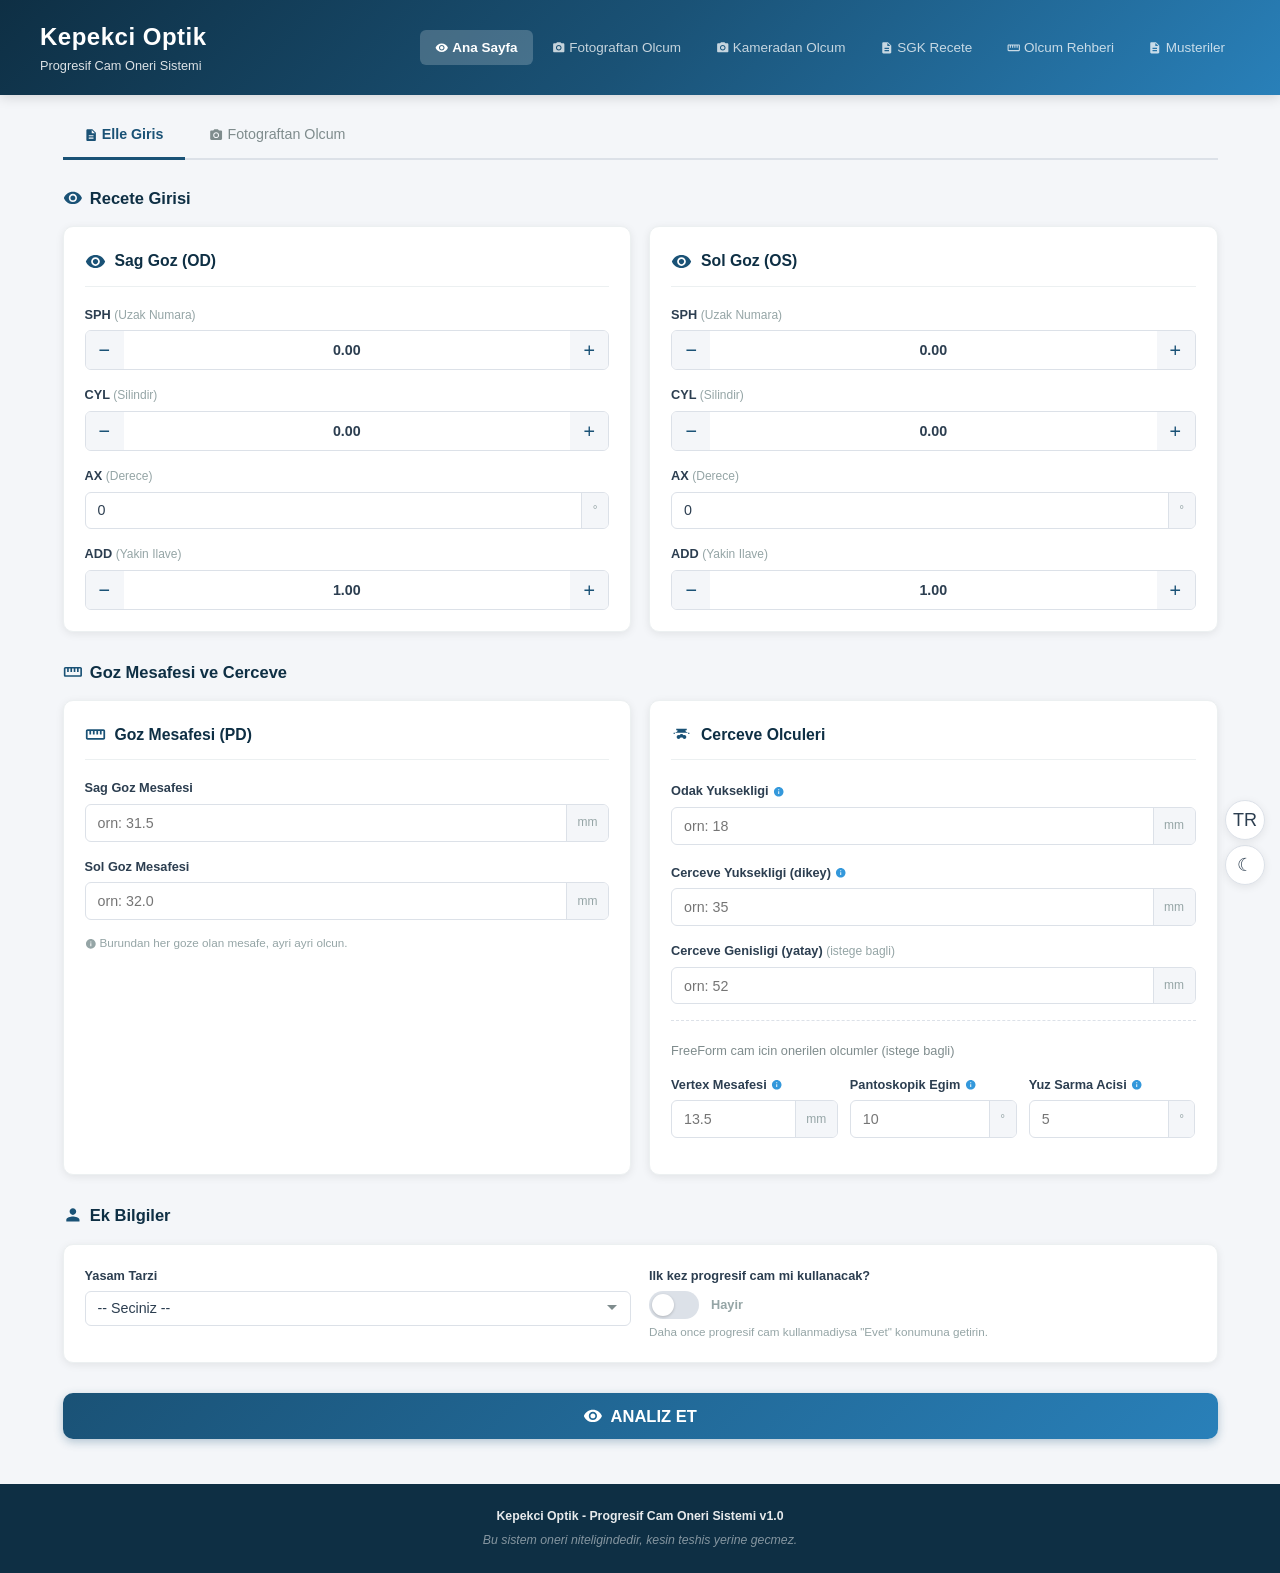
==== progresif-oneri/index.html @ 8cc56b17 "feat: Faz 4 yorum motoru - satis-hazir Turkce anlati YENI: progresif-oneri/js/yorum.js (260 satir)  " ====
<!DOCTYPE html>
<html lang="tr">
<head>
    <meta charset="UTF-8">
    <meta name="viewport" content="width=device-width, initial-scale=1.0">
    <meta name="description" content="Kepekci Optik - Progresif Cam Oneri Sistemi">
    <meta http-equiv="Content-Language" content="tr">
    <meta name="apple-mobile-web-app-capable" content="yes">
    <meta name="apple-mobile-web-app-status-bar-style" content="black-translucent">
    <link rel="manifest" href="manifest.json">
    <title>Kepekci Optik - Progresif Cam Oneri Sistemi</title>
    <style>
        /* ============================================================
           CSS RESET & BASE
           ============================================================ */
        *, *::before, *::after {
            box-sizing: border-box;
            margin: 0;
            padding: 0;
        }

        :root {
            --primary: #1a5276;
            --primary-light: #2980b9;
            --primary-dark: #0e2f44;
            --accent: #e67e22;
            --accent-light: #f39c12;
            --success: #27ae60;
            --warning: #f39c12;
            --danger: #e74c3c;
            --info: #3498db;
            --bg: #f4f6f9;
            --bg-card: #ffffff;
            --text: #2c3e50;
            --text-light: #7f8c8d;
            --text-muted: #95a5a6;
            --border: #dce1e8;
            --border-light: #ecf0f1;
            --shadow: 0 2px 8px rgba(0, 0, 0, 0.08);
            --shadow-lg: 0 4px 16px rgba(0, 0, 0, 0.12);
            --radius: 10px;
            --radius-sm: 6px;
            --radius-lg: 14px;
            --transition: 0.2s ease;
        }

        [data-theme="dark"] {
            --primary: #3498db;
            --primary-light: #5dade2;
            --primary-dark: #1a5276;
            --accent: #e67e22;
            --accent-light: #f39c12;
            --success: #2ecc71;
            --warning: #f39c12;
            --danger: #e74c3c;
            --info: #5dade2;
            --bg: #1a1a2e;
            --bg-card: #16213e;
            --text: #e0e0e0;
            --text-light: #a0a0a0;
            --text-muted: #707070;
            --border: #2a2a4a;
            --border-light: #222244;
            --shadow: 0 2px 8px rgba(0, 0, 0, 0.3);
            --shadow-lg: 0 4px 16px rgba(0, 0, 0, 0.4);
        }

        [data-theme="dark"] input,
        [data-theme="dark"] select,
        [data-theme="dark"] textarea {
            background: #1a1a2e;
            color: #e0e0e0;
            border-color: #2a2a4a;
        }

        [data-theme="dark"] .modal-content {
            background: #16213e;
        }

        .tema-toggle {
            position: fixed;
            bottom: 1rem;
            right: 1rem;
            width: 40px;
            height: 40px;
            border-radius: 50%;
            border: 1px solid var(--border);
            background: var(--bg-card);
            color: var(--text);
            cursor: pointer;
            font-size: 1.2rem;
            display: flex;
            align-items: center;
            justify-content: center;
            box-shadow: var(--shadow);
            z-index: 9999;
            transition: background 0.2s, color 0.2s;
        }

        html {
            font-size: 15px;
            scroll-behavior: smooth;
        }

        body {
            font-family: -apple-system, BlinkMacSystemFont, 'Segoe UI', Roboto, 'Helvetica Neue', Arial, sans-serif;
            background: var(--bg);
            color: var(--text);
            line-height: 1.6;
            min-height: 100vh;
            display: flex;
            flex-direction: column;
        }

        /* ============================================================
           SVG ICON SYSTEM
           ============================================================ */
        .icon {
            display: inline-flex;
            align-items: center;
            justify-content: center;
            width: 1.2em;
            height: 1.2em;
            vertical-align: middle;
            flex-shrink: 0;
        }

        .icon svg {
            width: 100%;
            height: 100%;
            fill: currentColor;
        }

        .icon--lg {
            width: 1.6em;
            height: 1.6em;
        }

        .icon--sm {
            width: 1em;
            height: 1em;
        }

        /* ============================================================
           HEADER
           ============================================================ */
        .header {
            background: linear-gradient(135deg, var(--primary-dark) 0%, var(--primary) 50%, var(--primary-light) 100%);
            color: #ffffff;
            padding: 1.2rem 1.5rem;
            box-shadow: 0 2px 12px rgba(0, 0, 0, 0.15);
            position: sticky;
            top: 0;
            z-index: 100;
        }

        .header__inner {
            max-width: 1200px;
            margin: 0 auto;
            display: flex;
            align-items: center;
            justify-content: space-between;
            flex-wrap: wrap;
            gap: 0.8rem;
        }

        .header__brand {
            display: flex;
            flex-direction: column;
        }

        .header__title {
            font-size: 1.6rem;
            font-weight: 700;
            letter-spacing: 0.5px;
        }

        .header__subtitle {
            font-size: 0.85rem;
            opacity: 0.85;
            font-weight: 400;
        }

        .header__nav {
            display: flex;
            gap: 0.3rem;
        }

        .header__nav a {
            color: rgba(255, 255, 255, 0.75);
            text-decoration: none;
            padding: 0.45rem 1rem;
            border-radius: var(--radius-sm);
            font-size: 0.9rem;
            transition: var(--transition);
            white-space: nowrap;
        }

        .header__nav a:hover {
            color: #ffffff;
            background: rgba(255, 255, 255, 0.12);
        }

        .header__nav a.active {
            color: #ffffff;
            background: rgba(255, 255, 255, 0.2);
            font-weight: 600;
        }

        /* ============================================================
           TABS
           ============================================================ */
        .tabs {
            max-width: 1200px;
            margin: 1.2rem auto 0;
            padding: 0 1.5rem;
            width: 100%;
        }

        .tabs__list {
            display: flex;
            gap: 0.25rem;
            border-bottom: 2px solid var(--border);
            list-style: none;
        }

        .tabs__item {
            padding: 0.7rem 1.4rem;
            cursor: pointer;
            font-size: 0.95rem;
            font-weight: 500;
            color: var(--text-light);
            border-bottom: 3px solid transparent;
            margin-bottom: -2px;
            transition: var(--transition);
            user-select: none;
        }

        .tabs__item:hover {
            color: var(--primary);
        }

        .tabs__item.active {
            color: var(--primary);
            border-bottom-color: var(--primary);
            font-weight: 600;
        }

        /* ============================================================
           MAIN CONTENT
           ============================================================ */
        .main {
            max-width: 1200px;
            margin: 0 auto;
            padding: 1.2rem 1.5rem 3rem;
            width: 100%;
            flex: 1;
        }

        /* ============================================================
           CARDS
           ============================================================ */
        .card {
            background: var(--bg-card);
            border-radius: var(--radius);
            box-shadow: var(--shadow);
            border: 1px solid var(--border-light);
            padding: 1.4rem;
            transition: box-shadow var(--transition);
        }

        .card:hover {
            box-shadow: var(--shadow-lg);
        }

        .card__header {
            display: flex;
            align-items: center;
            gap: 0.6rem;
            margin-bottom: 1.2rem;
            padding-bottom: 0.8rem;
            border-bottom: 1px solid var(--border-light);
        }

        .card__header .icon {
            color: var(--primary);
            width: 1.4em;
            height: 1.4em;
        }

        .card__title {
            font-size: 1.05rem;
            font-weight: 600;
            color: var(--primary-dark);
        }

        /* ============================================================
           SECTION TITLES
           ============================================================ */
        .section-title {
            font-size: 1.1rem;
            font-weight: 700;
            color: var(--primary-dark);
            margin: 1.8rem 0 1rem;
            display: flex;
            align-items: center;
            gap: 0.5rem;
        }

        .section-title .icon {
            color: var(--primary);
        }

        .section-title:first-child {
            margin-top: 0.5rem;
        }

        /* ============================================================
           GRID LAYOUTS
           ============================================================ */
        .grid-2 {
            display: grid;
            grid-template-columns: 1fr 1fr;
            gap: 1.2rem;
        }

        .grid-3 {
            display: grid;
            grid-template-columns: repeat(3, 1fr);
            gap: 1.2rem;
        }

        @media (max-width: 900px) {
            .grid-3 {
                grid-template-columns: 1fr;
            }
        }

        @media (max-width: 768px) {
            .grid-2 {
                grid-template-columns: 1fr;
            }

            .header__inner {
                flex-direction: column;
                align-items: flex-start;
            }

            .header__nav {
                width: 100%;
                overflow-x: auto;
            }
        }

        /* ============================================================
           FORM FIELDS
           ============================================================ */
        .form-group {
            margin-bottom: 1rem;
        }

        .form-group:last-child {
            margin-bottom: 0;
        }

        .form-label {
            display: block;
            font-size: 0.85rem;
            font-weight: 600;
            color: var(--text);
            margin-bottom: 0.35rem;
        }

        .form-label .label-hint {
            font-weight: 400;
            color: var(--text-muted);
            font-size: 0.8rem;
        }

        .form-help {
            font-size: 0.78rem;
            color: var(--text-muted);
            margin-top: 0.3rem;
            line-height: 1.4;
        }

        /* Number input with stepper buttons */
        .stepper {
            display: flex;
            align-items: center;
            gap: 0;
            border: 1px solid var(--border);
            border-radius: var(--radius-sm);
            overflow: hidden;
            background: var(--bg-card);
            transition: border-color var(--transition);
        }

        .stepper:focus-within {
            border-color: var(--primary-light);
            box-shadow: 0 0 0 3px rgba(41, 128, 185, 0.12);
        }

        .stepper__btn {
            display: flex;
            align-items: center;
            justify-content: center;
            width: 38px;
            height: 38px;
            background: var(--bg);
            border: none;
            cursor: pointer;
            color: var(--primary);
            font-size: 1.1rem;
            font-weight: 700;
            transition: var(--transition);
            flex-shrink: 0;
            user-select: none;
        }

        .stepper__btn:hover {
            background: var(--primary);
            color: #ffffff;
        }

        .stepper__btn:active {
            transform: scale(0.95);
        }

        .stepper__input {
            flex: 1;
            border: none;
            outline: none;
            text-align: center;
            font-size: 0.95rem;
            font-weight: 600;
            padding: 0.5rem 0.2rem;
            color: var(--text);
            background: transparent;
            min-width: 0;
            -moz-appearance: textfield;
        }

        .stepper__input::-webkit-outer-spin-button,
        .stepper__input::-webkit-inner-spin-button {
            -webkit-appearance: none;
            margin: 0;
        }

        .stepper__unit {
            font-size: 0.78rem;
            color: var(--text-muted);
            padding-right: 0.5rem;
            white-space: nowrap;
        }

        /* Plain number input */
        .form-input {
            width: 100%;
            padding: 0.55rem 0.8rem;
            border: 1px solid var(--border);
            border-radius: var(--radius-sm);
            font-size: 0.95rem;
            color: var(--text);
            background: var(--bg-card);
            transition: var(--transition);
            -moz-appearance: textfield;
        }

        .form-input::-webkit-outer-spin-button,
        .form-input::-webkit-inner-spin-button {
            -webkit-appearance: none;
            margin: 0;
        }

        .form-input:focus {
            border-color: var(--primary-light);
            outline: none;
            box-shadow: 0 0 0 3px rgba(41, 128, 185, 0.12);
        }

        .form-input--with-unit {
            display: flex;
            align-items: center;
            gap: 0;
            border: 1px solid var(--border);
            border-radius: var(--radius-sm);
            overflow: hidden;
            background: var(--bg-card);
            transition: border-color var(--transition);
        }

        .form-input--with-unit:focus-within {
            border-color: var(--primary-light);
            box-shadow: 0 0 0 3px rgba(41, 128, 185, 0.12);
        }

        .form-input--with-unit input {
            flex: 1;
            border: none;
            outline: none;
            padding: 0.55rem 0.8rem;
            font-size: 0.95rem;
            color: var(--text);
            background: transparent;
            min-width: 0;
            -moz-appearance: textfield;
        }

        .form-input--with-unit input::-webkit-outer-spin-button,
        .form-input--with-unit input::-webkit-inner-spin-button {
            -webkit-appearance: none;
            margin: 0;
        }

        .form-input--with-unit .input-unit {
            padding: 0.55rem 0.7rem;
            font-size: 0.8rem;
            color: var(--text-muted);
            background: var(--bg);
            border-left: 1px solid var(--border);
            white-space: nowrap;
        }

        /* Select / Dropdown */
        .form-select {
            width: 100%;
            padding: 0.55rem 2.2rem 0.55rem 0.8rem;
            border: 1px solid var(--border);
            border-radius: var(--radius-sm);
            font-size: 0.95rem;
            color: var(--text);
            background: var(--bg-card) url("data:image/svg+xml,%3Csvg xmlns='http://www.w3.org/2000/svg' width='12' height='12' viewBox='0 0 12 12'%3E%3Cpath fill='%237f8c8d' d='M6 8L1 3h10z'/%3E%3C/svg%3E") no-repeat right 0.8rem center;
            appearance: none;
            cursor: pointer;
            transition: var(--transition);
        }

        .form-select:focus {
            border-color: var(--primary-light);
            outline: none;
            box-shadow: 0 0 0 3px rgba(41, 128, 185, 0.12);
        }

        /* Toggle switch */
        .toggle-group {
            display: flex;
            align-items: center;
            gap: 0.8rem;
        }

        .toggle {
            position: relative;
            width: 50px;
            height: 28px;
            flex-shrink: 0;
        }

        .toggle input {
            opacity: 0;
            width: 0;
            height: 0;
            position: absolute;
        }

        .toggle__slider {
            position: absolute;
            inset: 0;
            background: var(--border);
            border-radius: 14px;
            cursor: pointer;
            transition: var(--transition);
        }

        .toggle__slider::before {
            content: '';
            position: absolute;
            width: 22px;
            height: 22px;
            left: 3px;
            bottom: 3px;
            background: #ffffff;
            border-radius: 50%;
            transition: var(--transition);
            box-shadow: 0 1px 3px rgba(0, 0, 0, 0.2);
        }

        .toggle input:checked + .toggle__slider {
            background: var(--primary);
        }

        .toggle input:checked + .toggle__slider::before {
            transform: translateX(22px);
        }

        .toggle-label {
            font-size: 0.9rem;
            color: var(--text);
            cursor: pointer;
        }

        .toggle-status {
            font-size: 0.85rem;
            font-weight: 600;
            min-width: 40px;
        }

        .toggle-status--yes {
            color: var(--success);
        }

        .toggle-status--no {
            color: var(--text-muted);
        }

        /* Tooltip */
        .tooltip-trigger {
            display: inline-flex;
            align-items: center;
            gap: 0.3rem;
            cursor: help;
            position: relative;
        }

        .tooltip-trigger .icon {
            color: var(--info);
            width: 0.9em;
            height: 0.9em;
        }

        .tooltip-trigger .tooltip-text {
            display: none;
            position: absolute;
            bottom: 130%;
            left: 50%;
            transform: translateX(-50%);
            background: var(--primary-dark);
            color: #ffffff;
            padding: 0.5rem 0.8rem;
            border-radius: var(--radius-sm);
            font-size: 0.78rem;
            font-weight: 400;
            white-space: nowrap;
            max-width: 260px;
            white-space: normal;
            z-index: 10;
            box-shadow: var(--shadow-lg);
            line-height: 1.4;
        }

        .tooltip-trigger .tooltip-text::after {
            content: '';
            position: absolute;
            top: 100%;
            left: 50%;
            transform: translateX(-50%);
            border: 5px solid transparent;
            border-top-color: var(--primary-dark);
        }

        .tooltip-trigger:hover .tooltip-text {
            display: block;
        }

        /* ============================================================
           ACTION BUTTONS
           ============================================================ */
        .btn {
            display: inline-flex;
            align-items: center;
            justify-content: center;
            gap: 0.5rem;
            padding: 0.65rem 1.4rem;
            border: none;
            border-radius: var(--radius-sm);
            font-size: 0.95rem;
            font-weight: 600;
            cursor: pointer;
            transition: var(--transition);
            text-decoration: none;
            white-space: nowrap;
            user-select: none;
        }

        .btn:active {
            transform: scale(0.97);
        }

        .btn--primary {
            background: linear-gradient(135deg, var(--primary) 0%, var(--primary-light) 100%);
            color: #ffffff;
            box-shadow: 0 3px 10px rgba(26, 82, 118, 0.3);
        }

        .btn--primary:hover {
            box-shadow: 0 5px 18px rgba(26, 82, 118, 0.4);
            transform: translateY(-1px);
        }

        .btn--primary:active {
            transform: translateY(0) scale(0.97);
        }

        .btn--lg {
            padding: 0.9rem 2.5rem;
            font-size: 1.1rem;
            border-radius: var(--radius);
        }

        .btn--full {
            width: 100%;
        }

        .btn--outline {
            background: transparent;
            color: var(--primary);
            border: 2px solid var(--primary);
        }

        .btn--outline:hover {
            background: var(--primary);
            color: #ffffff;
        }

        .btn--ghost {
            background: transparent;
            color: var(--text-light);
            border: 1px solid var(--border);
        }

        .btn--ghost:hover {
            background: var(--bg);
            color: var(--text);
        }

        .btn--accent {
            background: linear-gradient(135deg, var(--accent) 0%, var(--accent-light) 100%);
            color: #ffffff;
        }

        .btn--accent:hover {
            box-shadow: 0 3px 12px rgba(230, 126, 34, 0.3);
        }

        .btn-group {
            display: flex;
            gap: 0.8rem;
            flex-wrap: wrap;
            margin-top: 1.5rem;
        }

        .analyze-wrapper {
            margin-top: 2rem;
            text-align: center;
        }

        /* ============================================================
           RESULTS SECTION
           ============================================================ */
        #sonuc-section {
            display: none;
        }

        #sonuc-section.visible {
            display: block;
            animation: fadeInUp 0.4s ease;
        }

        @keyframes fadeInUp {
            from {
                opacity: 0;
                transform: translateY(20px);
            }
            to {
                opacity: 1;
                transform: translateY(0);
            }
        }

        /* Risk Gauge */
        .risk-gauge {
            display: flex;
            flex-direction: column;
            align-items: center;
            padding: 1.5rem;
        }

        .risk-gauge__circle {
            position: relative;
            width: 140px;
            height: 140px;
        }

        .risk-gauge__circle svg {
            transform: rotate(-90deg);
            width: 140px;
            height: 140px;
        }

        .risk-gauge__bg {
            fill: none;
            stroke: var(--border-light);
            stroke-width: 10;
        }

        .risk-gauge__fill {
            fill: none;
            stroke-width: 10;
            stroke-linecap: round;
            transition: stroke-dashoffset 1s ease, stroke 0.5s ease;
        }

        .risk-gauge__value {
            position: absolute;
            inset: 0;
            display: flex;
            flex-direction: column;
            align-items: center;
            justify-content: center;
        }

        .risk-gauge__number {
            font-size: 2.4rem;
            font-weight: 800;
            line-height: 1;
        }

        .risk-gauge__of {
            font-size: 0.8rem;
            color: var(--text-muted);
        }

        .risk-gauge__label {
            margin-top: 0.8rem;
            font-size: 1.05rem;
            font-weight: 700;
            text-align: center;
        }

        .risk-gauge__desc {
            margin-top: 0.3rem;
            font-size: 0.85rem;
            color: var(--text-light);
            text-align: center;
            max-width: 300px;
        }

        /* Risk factor list */
        .risk-factors {
            margin-top: 1rem;
            border-top: 1px solid var(--border-light);
            padding-top: 1rem;
        }

        .risk-factors__toggle {
            display: flex;
            align-items: center;
            gap: 0.4rem;
            background: none;
            border: none;
            cursor: pointer;
            font-size: 0.85rem;
            color: var(--primary);
            font-weight: 500;
            padding: 0.3rem 0;
        }

        .risk-factors__toggle .chevron {
            transition: transform var(--transition);
            font-size: 0.7rem;
        }

        .risk-factors__toggle.open .chevron {
            transform: rotate(180deg);
        }

        .risk-factors__list {
            display: none;
            margin-top: 0.6rem;
        }

        .risk-factors__list.open {
            display: block;
        }

        .risk-factor {
            display: flex;
            align-items: flex-start;
            gap: 0.5rem;
            padding: 0.45rem 0;
            font-size: 0.85rem;
            border-bottom: 1px solid var(--border-light);
        }

        .risk-factor:last-child {
            border-bottom: none;
        }

        .risk-factor__score {
            font-weight: 700;
            min-width: 28px;
            text-align: center;
            padding: 0.1rem 0.3rem;
            border-radius: 4px;
            font-size: 0.78rem;
        }

        .risk-factor__score--high {
            background: #fdecea;
            color: var(--danger);
        }

        .risk-factor__score--mid {
            background: #fef5e7;
            color: var(--warning);
        }

        .risk-factor__score--low {
            background: #eafaf1;
            color: var(--success);
        }

        /* Corridor recommendation */
        .corridor-rec {
            display: flex;
            align-items: center;
            gap: 1.2rem;
            padding: 1rem;
        }

        .corridor-rec__value {
            font-size: 2.2rem;
            font-weight: 800;
            color: var(--primary);
            line-height: 1;
        }

        .corridor-rec__unit {
            font-size: 0.85rem;
            font-weight: 400;
            color: var(--text-muted);
        }

        .corridor-rec__info {
            flex: 1;
        }

        .corridor-rec__reason {
            font-size: 0.9rem;
            color: var(--text);
            margin-bottom: 0.3rem;
        }

        .corridor-rec__note {
            font-size: 0.8rem;
            color: var(--text-muted);
        }

        /* Recommendation cards */
        .rec-card {
            background: var(--bg-card);
            border-radius: var(--radius);
            box-shadow: var(--shadow);
            border: 1px solid var(--border-light);
            overflow: hidden;
            transition: var(--transition);
        }

        .rec-card:hover {
            box-shadow: var(--shadow-lg);
            transform: translateY(-2px);
        }

        .rec-card__tier-header {
            display: flex;
            align-items: center;
            justify-content: center;
            gap: 0.5rem;
            padding: 0.8rem;
            font-size: 1.1rem;
            font-weight: 800;
            color: #ffffff;
            letter-spacing: 0.5px;
        }

        .rec-card__tier-header--premium {
            background: linear-gradient(135deg, #f1c40f, #e67e22);
        }

        .rec-card__tier-header--orta {
            background: linear-gradient(135deg, #3498db, #2980b9);
        }

        .rec-card__tier-header--baslangic {
            background: linear-gradient(135deg, #27ae60, #2ecc71);
        }

        .tier-icon {
            font-size: 1.3rem;
        }

        .rec-card--premium {
            border-top: 3px solid #f1c40f;
        }

        .rec-card--orta {
            border-top: 3px solid #3498db;
        }

        .rec-card--baslangic {
            border-top: 3px solid #27ae60;
        }

        .rec-card__warning {
            margin-top: 0.8rem;
            padding: 0.6rem 0.8rem;
            background: #fef5e7;
            border-left: 3px solid #f39c12;
            border-radius: 4px;
            font-size: 0.78rem;
            color: #7f6c3b;
            line-height: 1.4;
        }

        .rec-card__body {
            padding: 1.2rem;
        }

        .rec-card__brand {
            font-size: 1.1rem;
            font-weight: 700;
            color: var(--primary-dark);
        }

        .rec-card__model {
            font-size: 0.9rem;
            color: var(--text-light);
            margin-bottom: 0.6rem;
        }

        .rec-card__badges {
            display: flex;
            flex-wrap: wrap;
            gap: 0.4rem;
            margin-bottom: 0.8rem;
        }

        .badge {
            display: inline-flex;
            align-items: center;
            padding: 0.2rem 0.6rem;
            border-radius: 20px;
            font-size: 0.72rem;
            font-weight: 600;
            text-transform: uppercase;
            letter-spacing: 0.3px;
        }

        .badge--level {
            background: #eaf2f8;
            color: var(--primary);
        }

        .badge--design {
            background: #fef5e7;
            color: var(--accent);
        }

        .badge--corridor {
            background: #eafaf1;
            color: var(--success);
        }

        .rec-card__price {
            font-size: 0.9rem;
            font-weight: 600;
            color: var(--accent);
            margin-bottom: 0.6rem;
        }

        .rec-card__features {
            list-style: none;
            margin-bottom: 0.8rem;
        }

        .rec-card__features li {
            font-size: 0.82rem;
            color: var(--text);
            padding: 0.2rem 0;
            display: flex;
            align-items: flex-start;
            gap: 0.4rem;
        }

        .rec-card__features li .icon {
            color: var(--success);
            flex-shrink: 0;
            margin-top: 0.15rem;
        }

        .rec-card__why {
            font-size: 0.82rem;
            color: var(--text-light);
            padding-top: 0.6rem;
            border-top: 1px solid var(--border-light);
            font-style: italic;
        }

        /* Paket Detaylari toggle */
        .rec-card__details-section {
            margin-top: 0.8rem;
            border-top: 1px solid var(--border-light);
        }

        .rec-card__details-toggle {
            display: flex;
            align-items: center;
            justify-content: space-between;
            width: 100%;
            padding: 0.7rem 0;
            background: none;
            border: none;
            cursor: pointer;
            font-size: 0.85rem;
            font-weight: 600;
            color: var(--primary);
        }

        .rec-card__details-toggle:hover {
            opacity: 0.8;
        }

        .rec-card__details-toggle .chevron {
            transition: transform var(--transition);
            font-size: 0.7rem;
        }

        .rec-card__details-toggle.open .chevron {
            transform: rotate(180deg);
        }

        .rec-card__details-content {
            display: none;
            padding-bottom: 0.5rem;
        }

        .rec-card__details-content.open {
            display: block;
        }

        .detail-block {
            margin-bottom: 0.8rem;
        }

        .detail-block__title {
            font-size: 0.75rem;
            font-weight: 700;
            color: var(--text-secondary);
            text-transform: uppercase;
            letter-spacing: 0.5px;
            margin-bottom: 0.3rem;
        }

        .detail-block__text {
            font-size: 0.82rem;
            color: var(--text);
            line-height: 1.5;
        }

        .detail-tags {
            display: flex;
            flex-wrap: wrap;
            gap: 0.3rem;
        }

        .detail-tag {
            display: inline-block;
            padding: 0.15rem 0.5rem;
            background: var(--bg-secondary);
            border-radius: 4px;
            font-size: 0.75rem;
            color: var(--text-secondary);
        }

        .detail-param {
            display: flex;
            justify-content: space-between;
            padding: 0.3rem 0;
            border-bottom: 1px dashed var(--border-light);
            font-size: 0.8rem;
        }

        .detail-param__label {
            color: var(--text-secondary);
        }

        .detail-param__value {
            font-weight: 600;
            color: var(--text);
        }

        .detail-param__note {
            font-size: 0.72rem;
            color: var(--text-secondary);
            margin-bottom: 0.2rem;
        }

        .detail-difficulty {
            padding: 0.3rem 0.5rem;
            margin-bottom: 0.3rem;
            font-size: 0.78rem;
            color: #92400e;
            background: #fef3c7;
            border-radius: 4px;
            line-height: 1.4;
        }

        /* === MARKA TAB SISTEMI === */
        .brand-tabs {
            display: flex;
            gap: 0.4rem;
            overflow-x: auto;
            padding: 0.3rem 0;
            margin-bottom: 1rem;
            -webkit-overflow-scrolling: touch;
        }

        .brand-tab-btn {
            flex-shrink: 0;
            padding: 0.5rem 1rem;
            border: 2px solid var(--border-light);
            border-radius: 8px;
            background: var(--bg-card);
            cursor: pointer;
            font-size: 0.85rem;
            font-weight: 600;
            color: var(--text);
            transition: var(--transition);
            white-space: nowrap;
        }

        .brand-tab-btn:hover {
            border-color: var(--primary);
            color: var(--primary);
        }

        .brand-tab-btn.active {
            background: var(--primary);
            border-color: var(--primary);
            color: #fff;
        }

        .brand-tab-btn .brand-tab-count {
            font-size: 0.7rem;
            opacity: 0.7;
            margin-left: 0.3rem;
        }

        .brand-selections {
            display: grid;
            grid-template-columns: repeat(4, 1fr);
            gap: 1rem;
            margin-bottom: 1rem;
        }

        @media (max-width: 1100px) {
            .brand-selections {
                grid-template-columns: repeat(2, 1fr);
            }
        }

        @media (max-width: 600px) {
            .brand-selections {
                grid-template-columns: 1fr;
            }
        }

        /* 4 kategori kart renkleri */
        .brand-card {
            background: var(--bg-card);
            border-radius: var(--radius);
            box-shadow: var(--shadow);
            overflow: hidden;
            transition: var(--transition);
        }

        .brand-card:hover {
            box-shadow: var(--shadow-lg);
            transform: translateY(-2px);
        }

        .brand-card--ekonomik { border-top: 3px solid #3498db; }
        .brand-card--enIyiSecim { border-top: 3px solid #27ae60; }
        .brand-card--alternatif { border-top: 3px solid #e67e22; }
        .brand-card--best { border-top: 3px solid #f1c40f; }

        .brand-card__header {
            display: flex;
            align-items: center;
            justify-content: center;
            gap: 0.4rem;
            padding: 0.6rem;
            font-size: 0.95rem;
            font-weight: 800;
            color: #fff;
            letter-spacing: 0.3px;
        }

        .brand-card__header--ekonomik { background: linear-gradient(135deg, #3498db, #2980b9); }
        .brand-card__header--enIyiSecim { background: linear-gradient(135deg, #27ae60, #2ecc71); }
        .brand-card__header--alternatif { background: linear-gradient(135deg, #e67e22, #d35400); }
        .brand-card__header--best { background: linear-gradient(135deg, #f1c40f, #e67e22); }

        .brand-card__body {
            padding: 1rem;
        }

        .brand-card__model-name {
            font-size: 1rem;
            font-weight: 700;
            color: var(--primary-dark);
            margin-bottom: 0.2rem;
        }

        .brand-card__level {
            font-size: 0.78rem;
            color: var(--text-light);
            margin-bottom: 0.5rem;
        }

        .brand-card__price {
            font-size: 0.88rem;
            font-weight: 600;
            color: var(--accent);
            margin-bottom: 0.5rem;
        }

        .brand-card__features {
            list-style: none;
            margin-bottom: 0.6rem;
        }

        .brand-card__features li {
            font-size: 0.78rem;
            color: var(--text);
            padding: 0.15rem 0;
            display: flex;
            align-items: flex-start;
            gap: 0.3rem;
        }

        .brand-card__features li .icon {
            color: var(--success);
            flex-shrink: 0;
            margin-top: 0.1rem;
        }

        .brand-card__why {
            font-size: 0.78rem;
            color: var(--text-light);
            font-style: italic;
            padding-top: 0.4rem;
            border-top: 1px solid var(--border-light);
        }

        .brand-card__empty {
            padding: 1rem;
            text-align: center;
            color: var(--text-light);
            font-size: 0.82rem;
            font-style: italic;
        }

        /* Sorun / Avantaj bloklari */
        .brand-card__issues {
            margin-top: 0.5rem;
        }

        .brand-issue-toggle {
            display: flex;
            align-items: center;
            justify-content: space-between;
            width: 100%;
            padding: 0.4rem 0;
            background: none;
            border: none;
            cursor: pointer;
            font-size: 0.78rem;
            font-weight: 600;
            color: var(--text);
        }

        .brand-issue-toggle .chevron {
            transition: transform var(--transition);
            font-size: 0.6rem;
        }

        .brand-issue-toggle.open .chevron {
            transform: rotate(180deg);
        }

        .brand-issue-content {
            display: none;
            padding-bottom: 0.4rem;
        }

        .brand-issue-content.open {
            display: block;
        }

        .issue-item {
            padding: 0.35rem 0.5rem;
            margin-bottom: 0.25rem;
            font-size: 0.75rem;
            border-radius: 4px;
            line-height: 1.4;
        }

        .issue-item--sorun {
            background: #fef3c7;
            border-left: 3px solid #f39c12;
            color: #92400e;
        }

        .issue-item--avantaj {
            background: #d1fae5;
            border-left: 3px solid #27ae60;
            color: #065f46;
        }

        /* Tum modeller acilir bolum */
        .brand-all-models {
            margin-top: 0.5rem;
        }

        .brand-all-toggle {
            display: flex;
            align-items: center;
            justify-content: space-between;
            width: 100%;
            padding: 0.7rem 1rem;
            background: var(--bg-card);
            border: 1px solid var(--border-light);
            border-radius: var(--radius);
            cursor: pointer;
            font-size: 0.88rem;
            font-weight: 600;
            color: var(--primary);
        }

        .brand-all-toggle:hover {
            background: var(--bg-alt);
        }

        .brand-all-toggle .chevron {
            transition: transform var(--transition);
            font-size: 0.7rem;
        }

        .brand-all-toggle.open .chevron {
            transform: rotate(180deg);
        }

        .brand-all-list {
            display: none;
            margin-top: 0.5rem;
        }

        .brand-all-list.open {
            display: block;
        }

        .brand-model-row {
            display: flex;
            align-items: center;
            justify-content: space-between;
            padding: 0.6rem 0.8rem;
            background: var(--bg-card);
            border: 1px solid var(--border-light);
            border-radius: 6px;
            margin-bottom: 0.4rem;
            transition: var(--transition);
        }

        .brand-model-row:hover {
            background: var(--bg-alt);
        }

        .brand-model-row__info {
            flex: 1;
        }

        .brand-model-row__name {
            font-size: 0.85rem;
            font-weight: 600;
            color: var(--text);
        }

        .brand-model-row__level {
            font-size: 0.72rem;
            color: var(--text-light);
        }

        .brand-model-row__score {
            font-size: 0.82rem;
            font-weight: 700;
            color: var(--primary);
            min-width: 3rem;
            text-align: right;
        }

        .brand-model-row__detail-btn {
            margin-left: 0.5rem;
            padding: 0.2rem 0.5rem;
            border: 1px solid var(--border-light);
            border-radius: 4px;
            background: none;
            cursor: pointer;
            font-size: 0.72rem;
            color: var(--text-light);
        }

        .brand-model-row__detail-btn:hover {
            background: var(--bg-alt);
            color: var(--primary);
        }

        .brand-model-detail {
            display: none;
            padding: 0.5rem 0.8rem;
            margin: -0.2rem 0 0.4rem 0;
            background: var(--bg-alt);
            border: 1px solid var(--border-light);
            border-top: none;
            border-radius: 0 0 6px 6px;
            font-size: 0.75rem;
        }

        .brand-model-detail.open {
            display: block;
        }

        /* Analiz hata listesi (butonun uzerinde) */
        .analiz-hata-listesi {
            background: #fef2f2;
            border: 1px solid #fecaca;
            border-radius: 8px;
            padding: 0.75rem 1rem;
            margin-bottom: 0.75rem;
            font-size: 0.82rem;
            color: #991b1b;
        }
        .analiz-hata-listesi strong {
            display: block;
            margin-bottom: 0.3rem;
        }
        .analiz-hata-listesi ul {
            margin: 0;
            padding-left: 1.2rem;
        }
        .analiz-hata-listesi li {
            margin-bottom: 0.15rem;
        }

        /* Input hata durumu */
        .input--error {
            border-color: #ef4444 !important;
            box-shadow: 0 0 0 2px rgba(239, 68, 68, 0.2) !important;
        }

        /* Warning cards */
        .warnings {
            display: flex;
            flex-direction: column;
            gap: 0.8rem;
        }

        .warning-card {
            display: flex;
            align-items: flex-start;
            gap: 0.8rem;
            padding: 1rem;
            border-radius: var(--radius-sm);
            border-left: 4px solid;
        }

        .warning-card--kritik {
            background: #fdecea;
            border-left-color: var(--danger);
            color: #922b21;
        }

        .warning-card--uyari {
            background: #fef5e7;
            border-left-color: var(--warning);
            color: #7d6608;
        }

        .warning-card--bilgi {
            background: #eaf2f8;
            border-left-color: var(--info);
            color: #1a5276;
        }

        .warning-card .icon {
            flex-shrink: 0;
            margin-top: 0.1rem;
        }

        .warning-card__text {
            font-size: 0.88rem;
            line-height: 1.5;
        }

        .warning-card__title {
            font-weight: 700;
            margin-bottom: 0.15rem;
        }

        /* Patient notes */
        .patient-notes {
            border: 1px solid var(--border);
            border-radius: var(--radius);
            overflow: hidden;
        }

        .patient-notes__toggle {
            display: flex;
            align-items: center;
            justify-content: space-between;
            width: 100%;
            padding: 1rem 1.2rem;
            background: var(--bg);
            border: none;
            cursor: pointer;
            font-size: 0.95rem;
            font-weight: 600;
            color: var(--text);
            transition: var(--transition);
        }

        .patient-notes__toggle:hover {
            background: var(--border-light);
        }

        .patient-notes__toggle .chevron {
            transition: transform var(--transition);
        }

        .patient-notes__toggle.open .chevron {
            transform: rotate(180deg);
        }

        .patient-notes__content {
            display: none;
            padding: 1.2rem;
        }

        .patient-notes__content.open {
            display: block;
        }

        .patient-note {
            margin-bottom: 1rem;
        }

        .patient-note:last-child {
            margin-bottom: 0;
        }

        .patient-note__title {
            font-size: 0.9rem;
            font-weight: 700;
            color: var(--primary-dark);
            margin-bottom: 0.3rem;
        }

        .patient-note__text {
            font-size: 0.85rem;
            color: var(--text);
            line-height: 1.5;
        }

        /* ============================================================
           FOOTER
           ============================================================ */
        .footer {
            background: var(--primary-dark);
            color: rgba(255, 255, 255, 0.7);
            padding: 1.5rem;
            text-align: center;
            font-size: 0.82rem;
            margin-top: auto;
        }

        .footer__title {
            font-weight: 600;
            color: rgba(255, 255, 255, 0.9);
            margin-bottom: 0.3rem;
        }

        .footer__disclaimer {
            font-style: italic;
            opacity: 0.7;
        }

        /* ============================================================
           PRINT STYLES
           ============================================================ */
        @media print {
            .header,
            .tabs,
            .footer,
            #form-section,
            .btn-group,
            .analyze-wrapper,
            .musteri-section,
            .modal-overlay,
            #btn-yazdir-rapor {
                display: none !important;
            }

            #sonuc-section {
                display: block !important;
            }

            #rapor-basligi {
                display: block !important;
            }

            .main {
                padding: 0;
            }

            body {
                background: #ffffff;
                font-size: 11pt;
                color: #000;
            }

            .card, .rec-card {
                box-shadow: none;
                border: 1px solid #ccc;
                break-inside: avoid;
                page-break-inside: avoid;
            }

            .rec-card {
                page-break-inside: avoid;
            }

            h2, h3 {
                page-break-after: avoid;
            }
        }

        /* ============================================================
           LOADING SPINNER
           ============================================================ */
        .spinner {
            display: inline-block;
            width: 20px;
            height: 20px;
            border: 3px solid rgba(255, 255, 255, 0.3);
            border-radius: 50%;
            border-top-color: #ffffff;
            animation: spin 0.8s linear infinite;
        }

        @keyframes spin {
            to {
                transform: rotate(360deg);
            }
        }

        /* ============================================================
           MUSTERI SISTEMI
           ============================================================ */
        .musteri-section {
            max-width: 1200px;
            margin: 1.5rem auto;
            padding: 0 1.5rem;
        }

        .musteri-container {
            background: var(--bg-card);
            border-radius: var(--radius-lg);
            box-shadow: var(--shadow);
            border: 1px solid var(--border-light);
            padding: 1.5rem;
        }

        .musteri-header {
            display: flex;
            align-items: center;
            justify-content: space-between;
            margin-bottom: 1rem;
            flex-wrap: wrap;
            gap: 0.8rem;
        }

        .musteri-arama {
            margin-bottom: 1rem;
        }

        .musteri-kart {
            background: var(--bg);
            border: 1px solid var(--border);
            border-radius: var(--radius);
            padding: 1rem 1.2rem;
            margin-bottom: 0.6rem;
            transition: var(--transition);
        }

        .musteri-kart:hover {
            border-color: var(--primary-light);
            box-shadow: var(--shadow);
        }

        .musteri-kart__ust {
            display: flex;
            justify-content: space-between;
            align-items: center;
            margin-bottom: 0.4rem;
            flex-wrap: wrap;
            gap: 0.4rem;
        }

        .musteri-kart__ad {
            font-weight: 700;
            font-size: 1rem;
            color: var(--primary-dark);
        }

        .musteri-kart__telefon {
            color: var(--text-light);
            font-size: 0.88rem;
        }

        .musteri-kart__alt {
            display: flex;
            justify-content: space-between;
            align-items: center;
            flex-wrap: wrap;
            gap: 0.5rem;
        }

        .musteri-kart__bilgi {
            font-size: 0.85rem;
            color: var(--text-muted);
        }

        .musteri-kart__butonlar {
            display: flex;
            gap: 0.4rem;
            flex-wrap: wrap;
        }

        .btn--sm {
            padding: 0.35rem 0.8rem;
            font-size: 0.82rem;
        }

        .badge {
            display: inline-flex;
            align-items: center;
            justify-content: center;
            padding: 0.15rem 0.5rem;
            border-radius: 10px;
            font-size: 0.75rem;
            font-weight: 700;
            color: #fff;
        }

        .badge--danger { background: var(--danger); }
        .badge--warning { background: var(--warning); }
        .badge--success { background: var(--success); }

        /* Musteri Detay */
        .musteri-detay-header {
            display: flex;
            align-items: center;
            gap: 0.8rem;
            margin-bottom: 1rem;
            flex-wrap: wrap;
        }

        .musteri-detay-grid {
            display: grid;
            grid-template-columns: 1fr 1fr;
            gap: 1.5rem;
        }

        .musteri-detay-sol, .musteri-detay-sag {
            min-width: 0;
        }

        .analiz-kart {
            background: var(--bg);
            border: 1px solid var(--border);
            border-radius: var(--radius-sm);
            padding: 0.8rem 1rem;
            margin-bottom: 0.5rem;
        }

        .analiz-kart__tarih {
            font-weight: 600;
            color: var(--primary-dark);
            margin-bottom: 0.3rem;
        }

        .analiz-kart__detay {
            font-size: 0.85rem;
            color: var(--text-light);
            line-height: 1.5;
        }

        .sorun-kart {
            border-left: 4px solid var(--border);
            background: var(--bg);
            border-radius: 0 var(--radius-sm) var(--radius-sm) 0;
            padding: 0.8rem 1rem;
            margin-bottom: 0.5rem;
        }

        .sorun-kart--acik { border-left-color: var(--danger); }
        .sorun-kart--takipte { border-left-color: var(--warning); }
        .sorun-kart--cozuldu { border-left-color: var(--success); }

        .sorun-kart__ust {
            display: flex;
            justify-content: space-between;
            align-items: center;
            margin-bottom: 0.3rem;
            flex-wrap: wrap;
            gap: 0.3rem;
        }

        .sorun-kart__kategori {
            font-weight: 600;
            font-size: 0.9rem;
        }

        .sorun-kart__tarih {
            font-size: 0.8rem;
            color: var(--text-muted);
        }

        .sorun-kart__aciklama {
            font-size: 0.88rem;
            color: var(--text);
            margin-bottom: 0.4rem;
        }

        .sorun-kart__cozum {
            font-size: 0.85rem;
            color: var(--success);
            font-style: italic;
        }

        .sorun-kart__butonlar {
            display: flex;
            gap: 0.3rem;
            margin-top: 0.4rem;
        }

        .btn--xs {
            padding: 0.2rem 0.5rem;
            font-size: 0.75rem;
            border-radius: 4px;
        }

        /* Modal */
        .modal-overlay {
            position: fixed;
            top: 0;
            left: 0;
            width: 100%;
            height: 100%;
            background: rgba(0, 0, 0, 0.5);
            z-index: 1000;
            display: flex;
            align-items: center;
            justify-content: center;
            padding: 1rem;
        }

        .modal-content {
            background: var(--bg-card);
            border-radius: var(--radius-lg);
            padding: 1.5rem;
            width: 100%;
            max-width: 450px;
            box-shadow: var(--shadow-lg);
        }

        .modal-title {
            font-size: 1.1rem;
            font-weight: 700;
            color: var(--primary-dark);
            margin-bottom: 1.2rem;
        }

        /* Istatistik */
        .istatistik-grid {
            display: grid;
            grid-template-columns: repeat(auto-fit, minmax(200px, 1fr));
            gap: 1rem;
        }

        .istatistik-kart {
            background: var(--bg);
            border-radius: var(--radius-sm);
            padding: 1rem;
            text-align: center;
            border: 1px solid var(--border);
        }

        .istatistik-kart__sayi {
            font-size: 1.8rem;
            font-weight: 700;
            color: var(--primary);
        }

        .istatistik-kart__etiket {
            font-size: 0.85rem;
            color: var(--text-light);
            margin-top: 0.3rem;
        }

        .musteri-bos {
            text-align: center;
            padding: 2rem;
            color: var(--text-muted);
            font-size: 0.95rem;
        }

        @media (max-width: 768px) {
            .musteri-detay-grid {
                grid-template-columns: 1fr;
            }
        }

        /* ============================================================
           BILGI NOTLARI (Oblik, Minkwitz)
           ============================================================ */
        .info-note {
            border-radius: var(--radius-md, 12px);
            margin-bottom: 0.8rem;
            overflow: hidden;
            border: 1px solid #e2e8f0;
            transition: all 0.3s ease;
        }

        .info-note--kritik {
            border-left: 4px solid var(--danger, #ef4444);
            background: #fef2f2;
        }

        .info-note--uyari {
            border-left: 4px solid var(--warning, #f97316);
            background: #fff7ed;
        }

        .info-note--bilgi {
            border-left: 4px solid var(--info, #3b82f6);
            background: #eaf2f8;
        }

        .info-note__header {
            display: flex;
            align-items: center;
            justify-content: space-between;
            padding: 0.8rem 1rem;
            cursor: pointer;
            user-select: none;
            gap: 0.8rem;
        }

        .info-note__header:hover {
            background: rgba(0,0,0,0.03);
        }

        .info-note__baslik {
            display: flex;
            align-items: center;
            gap: 0.5rem;
            font-weight: 700;
            font-size: 0.95rem;
            color: #1e293b;
        }

        .info-note__ikon {
            font-size: 1.3rem;
            line-height: 1;
        }

        .info-note--kritik .info-note__ikon { color: #ef4444; }
        .info-note--uyari .info-note__ikon { color: #f97316; }
        .info-note--bilgi .info-note__ikon { color: #3b82f6; }

        .info-note__degerler {
            font-size: 0.8rem;
            color: #64748b;
            flex-shrink: 0;
        }

        .info-note__chevron {
            font-size: 0.7rem;
            color: #94a3b8;
            transition: transform 0.3s ease;
            flex-shrink: 0;
        }

        .info-note.acik .info-note__chevron {
            transform: rotate(180deg);
        }

        .info-note__body {
            display: none;
            padding: 0 1rem 1rem;
        }

        .info-note.acik .info-note__body {
            display: flex;
            gap: 1.2rem;
            animation: infoFadeIn 0.3s ease;
        }

        @keyframes infoFadeIn {
            from { opacity: 0; transform: translateY(-5px); }
            to { opacity: 1; transform: translateY(0); }
        }

        .info-note__svg {
            flex-shrink: 0;
            display: flex;
            align-items: flex-start;
            justify-content: center;
            padding-top: 0.5rem;
        }

        .info-note__icerik {
            flex: 1;
        }

        .info-note__qa {
            margin-bottom: 0.8rem;
            padding-bottom: 0.6rem;
            border-bottom: 1px solid rgba(0,0,0,0.06);
        }

        .info-note__qa:last-child {
            margin-bottom: 0;
            padding-bottom: 0;
            border-bottom: none;
        }

        .info-note__soru {
            font-weight: 700;
            font-size: 0.85rem;
            color: #1e3a5f;
            margin-bottom: 0.25rem;
        }

        .info-note__cevap {
            font-size: 0.82rem;
            color: #475569;
            line-height: 1.55;
        }

        /* ============================================================
           CAM KARSILASTIRMA TABLOLARI
           ============================================================ */
        .karsilastirma-tabs {
            display: flex;
            gap: 0.25rem;
            border-bottom: 2px solid #e2e8f0;
            margin-bottom: 1rem;
        }

        .karsilastirma-tab {
            padding: 0.6rem 1.2rem;
            border: none;
            background: none;
            cursor: pointer;
            font-size: 0.88rem;
            font-weight: 500;
            color: #64748b;
            border-bottom: 3px solid transparent;
            margin-bottom: -2px;
            transition: all 0.2s ease;
            white-space: nowrap;
        }

        .karsilastirma-tab:hover {
            color: #1e3a5f;
            background: #f8fafc;
        }

        .karsilastirma-tab.active {
            color: #1e3a5f;
            border-bottom-color: #1e3a5f;
            font-weight: 600;
        }

        .karsilastirma-icerik {
            display: none;
        }

        .karsilastirma-icerik.active {
            display: block;
            animation: infoFadeIn 0.3s ease;
        }

        .karsilastirma-tablo-wrapper {
            overflow-x: auto;
            border-radius: var(--radius-md, 12px);
            border: 1px solid #e2e8f0;
        }

        .karsilastirma-tablo {
            width: 100%;
            border-collapse: collapse;
            font-size: 0.85rem;
        }

        .karsilastirma-tablo thead th {
            background: #1e3a5f;
            color: #fff;
            padding: 0.7rem 0.8rem;
            text-align: left;
            font-weight: 600;
            font-size: 0.82rem;
            white-space: nowrap;
        }

        .karsilastirma-tablo thead th:first-child {
            border-radius: var(--radius-md, 12px) 0 0 0;
        }

        .karsilastirma-tablo thead th:last-child {
            border-radius: 0 var(--radius-md, 12px) 0 0;
        }

        .karsilastirma-tablo tbody td {
            padding: 0.6rem 0.8rem;
            border-bottom: 1px solid #f1f5f9;
            vertical-align: top;
            line-height: 1.45;
        }

        .karsilastirma-tablo tbody tr:hover {
            background: #f8fafc;
        }

        .karsilastirma-tablo tbody tr:last-child td {
            border-bottom: none;
        }

        .karsilastirma-tablo tbody td:first-child {
            font-weight: 600;
            color: #1e3a5f;
            white-space: nowrap;
            min-width: 140px;
        }

        .kt-premium { background: rgba(34, 197, 94, 0.04); }
        .kt-mid { background: rgba(234, 179, 8, 0.04); }
        .kt-entry { background: rgba(239, 68, 68, 0.04); }

        .kt-badge {
            display: inline-block;
            padding: 0.15rem 0.5rem;
            border-radius: 20px;
            font-size: 0.75rem;
            font-weight: 600;
            white-space: nowrap;
        }

        .kt-badge--success {
            background: #dcfce7;
            color: #166534;
        }

        .kt-badge--warning {
            background: #fef9c3;
            color: #854d0e;
        }

        .kt-badge--danger {
            background: #fef2f2;
            color: #991b1b;
        }

        @media (max-width: 768px) {
            .info-note.acik .info-note__body {
                flex-direction: column;
            }
            .info-note__svg {
                align-items: center;
            }
            .karsilastirma-tabs {
                overflow-x: auto;
            }
            .karsilastirma-tab {
                font-size: 0.8rem;
                padding: 0.5rem 0.8rem;
            }
        }
    </style>
</head>
<body>

    <!-- ============================================================
         INLINE SVG ICON DEFINITIONS
         ============================================================ -->
    <svg xmlns="http://www.w3.org/2000/svg" style="display:none;">
        <!-- Eye icon -->
        <symbol id="icon-eye" viewBox="0 0 24 24">
            <path d="M12 4.5C7 4.5 2.73 7.61 1 12c1.73 4.39 6 7.5 11 7.5s9.27-3.11 11-7.5c-1.73-4.39-6-7.5-11-7.5zm0 12.5c-2.76 0-5-2.24-5-5s2.24-5 5-5 5 2.24 5 5-2.24 5-5 5zm0-8c-1.66 0-3 1.34-3 3s1.34 3 3 3 3-1.34 3-3-1.34-3-3-3z"/>
        </symbol>
        <!-- Glasses / Frame icon -->
        <symbol id="icon-glasses" viewBox="0 0 24 24">
            <path d="M12 11.5c-.92 0-1.75.5-2.2 1.25-.3-.15-.64-.25-1.05-.25-1.24 0-2.25 1.01-2.25 2.25S7.51 17 8.75 17c.97 0 1.8-.62 2.11-1.48.09.01.18.02.27.02h1.74c.09 0 .18-.01.27-.02.31.86 1.14 1.48 2.11 1.48 1.24 0 2.25-1.01 2.25-2.25s-1.01-2.25-2.25-2.25c-.41 0-.75.1-1.05.25-.45-.75-1.28-1.25-2.2-1.25zM3 10v1.5h1.06c.42-1.33 1.57-2.36 3-2.61L7.5 7H6V5.5h12V7h-1.5l.44 1.89c1.43.25 2.58 1.28 3 2.61H21V10H3z"/>
        </symbol>
        <!-- Warning triangle icon -->
        <symbol id="icon-warning" viewBox="0 0 24 24">
            <path d="M1 21h22L12 2 1 21zm12-3h-2v-2h2v2zm0-4h-2v-4h2v4z"/>
        </symbol>
        <!-- Check mark icon -->
        <symbol id="icon-check" viewBox="0 0 24 24">
            <path d="M9 16.17L4.83 12l-1.42 1.41L9 19 21 7l-1.41-1.41z"/>
        </symbol>
        <!-- Info circle icon -->
        <symbol id="icon-info" viewBox="0 0 24 24">
            <path d="M12 2C6.48 2 2 6.48 2 12s4.48 10 10 10 10-4.48 10-10S17.52 2 12 2zm1 15h-2v-6h2v6zm0-8h-2V7h2v2z"/>
        </symbol>
        <!-- Print icon -->
        <symbol id="icon-print" viewBox="0 0 24 24">
            <path d="M19 8H5c-1.66 0-3 1.34-3 3v6h4v4h12v-4h4v-6c0-1.66-1.34-3-3-3zm-3 11H8v-5h8v5zm3-7c-.55 0-1-.45-1-1s.45-1 1-1 1 .45 1 1-.45 1-1 1zm-1-9H6v4h12V3z"/>
        </symbol>
        <!-- Copy icon -->
        <symbol id="icon-copy" viewBox="0 0 24 24">
            <path d="M16 1H4c-1.1 0-2 .9-2 2v14h2V3h12V1zm3 4H8c-1.1 0-2 .9-2 2v14c0 1.1.9 2 2 2h11c1.1 0 2-.9 2-2V7c0-1.1-.9-2-2-2zm0 16H8V7h11v14z"/>
        </symbol>
        <!-- Plus icon -->
        <symbol id="icon-plus" viewBox="0 0 24 24">
            <path d="M19 13h-6v6h-2v-6H5v-2h6V5h2v6h6v2z"/>
        </symbol>
        <!-- Minus icon -->
        <symbol id="icon-minus" viewBox="0 0 24 24">
            <path d="M19 13H5v-2h14v2z"/>
        </symbol>
        <!-- Ruler / measurement icon -->
        <symbol id="icon-ruler" viewBox="0 0 24 24">
            <path d="M21 6H3c-1.1 0-2 .9-2 2v8c0 1.1.9 2 2 2h18c1.1 0 2-.9 2-2V8c0-1.1-.9-2-2-2zm0 10H3V8h2v4h2V8h2v4h2V8h2v4h2V8h2v4h2V8h2v8z"/>
        </symbol>
        <!-- User / lifestyle icon -->
        <symbol id="icon-user" viewBox="0 0 24 24">
            <path d="M12 12c2.21 0 4-1.79 4-4s-1.79-4-4-4-4 1.79-4 4 1.79 4 4 4zm0 2c-2.67 0-8 1.34-8 4v2h16v-2c0-2.66-5.33-4-8-4z"/>
        </symbol>
        <!-- Document icon -->
        <symbol id="icon-document" viewBox="0 0 24 24">
            <path d="M14 2H6c-1.1 0-1.99.9-1.99 2L4 20c0 1.1.89 2 1.99 2H18c1.1 0 2-.9 2-2V8l-6-6zm2 16H8v-2h8v2zm0-4H8v-2h8v2zm-3-5V3.5L18.5 9H13z"/>
        </symbol>
        <!-- Star icon -->
        <symbol id="icon-star" viewBox="0 0 24 24">
            <path d="M12 17.27L18.18 21l-1.64-7.03L22 9.24l-7.19-.61L12 2 9.19 8.63 2 9.24l5.46 4.73L5.82 21z"/>
        </symbol>
        <!-- Chevron down -->
        <symbol id="icon-chevron-down" viewBox="0 0 24 24">
            <path d="M7.41 8.59L12 13.17l4.59-4.58L18 10l-6 6-6-6z"/>
        </symbol>
        <!-- Camera icon -->
        <symbol id="icon-camera" viewBox="0 0 24 24">
            <path d="M12 15.2a3.2 3.2 0 100-6.4 3.2 3.2 0 000 6.4z"/>
            <path d="M9 2L7.17 4H4c-1.1 0-2 .9-2 2v12c0 1.1.9 2 2 2h16c1.1 0 2-.9 2-2V6c0-1.1-.9-2-2-2h-3.17L15 2H9zm3 15c-2.76 0-5-2.24-5-5s2.24-5 5-5 5 2.24 5 5-2.24 5-5 5z"/>
        </symbol>
    </svg>

    <!-- ============================================================
         HEADER
         ============================================================ -->
    <header class="header">
        <div class="header__inner">
            <div class="header__brand">
                <div class="header__title">Kepekci Optik</div>
                <div class="header__subtitle">Progresif Cam Oneri Sistemi</div>
            </div>
            <nav class="header__nav">
                <a href="index.html" class="active">
                    <span class="icon icon--sm"><svg><use href="#icon-eye"/></svg></span>
                    Ana Sayfa
                </a>
                <a href="foto-olcum.html">
                    <span class="icon icon--sm"><svg><use href="#icon-camera"/></svg></span>
                    Fotograftan Olcum
                </a>
                <a href="kamera-olcum.html">
                    <span class="icon icon--sm"><svg><use href="#icon-camera"/></svg></span>
                    Kameradan Olcum
                </a>
                <a href="recete.html">
                    <span class="icon icon--sm"><svg><use href="#icon-document"/></svg></span>
                    SGK Recete
                </a>
                <a href="olcum-rehberi.html">
                    <span class="icon icon--sm"><svg><use href="#icon-ruler"/></svg></span>
                    Olcum Rehberi
                </a>
                <a href="#" id="nav-musteriler" onclick="musteriListesiGoster(); return false;">
                    <span class="icon icon--sm"><svg><use href="#icon-document"/></svg></span>
                    Musteriler
                </a>
            </nav>
        </div>
    </header>

    <!-- ============================================================
         TABS
         ============================================================ -->
    <div class="tabs">
        <ul class="tabs__list">
            <li class="tabs__item active" data-tab="elle-giris">
                <span class="icon icon--sm"><svg><use href="#icon-document"/></svg></span>
                Elle Giris
            </li>
            <li class="tabs__item" data-tab="foto-olcum">
                <span class="icon icon--sm"><svg><use href="#icon-camera"/></svg></span>
                Fotograftan Olcum
            </li>
        </ul>
    </div>

    <!-- ============================================================
         MAIN CONTENT
         ============================================================ -->
    <main class="main">

        <!-- ========== FORM SECTION ========== -->
        <section id="form-section">

            <!-- ---- Recete Girisi ---- -->
            <h2 class="section-title">
                <span class="icon"><svg><use href="#icon-eye"/></svg></span>
                Recete Girisi
            </h2>

            <div class="grid-2">
                <!-- Sag Goz (OD) -->
                <div class="card">
                    <div class="card__header">
                        <span class="icon"><svg><use href="#icon-eye"/></svg></span>
                        <h3 class="card__title">Sag Goz (OD)</h3>
                    </div>

                    <!-- SPH -->
                    <div class="form-group">
                        <label class="form-label" for="od_sph">SPH <span class="label-hint">(Uzak Numara)</span></label>
                        <div class="stepper">
                            <button type="button" class="stepper__btn" data-action="decrement" data-target="od_sph" data-step="0.25" aria-label="Azalt">
                                <span class="icon icon--sm"><svg><use href="#icon-minus"/></svg></span>
                            </button>
                            <input type="number" class="stepper__input" id="od_sph" name="od_sph" value="0.00" step="0.25" min="-20" max="20">
                            <button type="button" class="stepper__btn" data-action="increment" data-target="od_sph" data-step="0.25" aria-label="Artir">
                                <span class="icon icon--sm"><svg><use href="#icon-plus"/></svg></span>
                            </button>
                        </div>
                    </div>

                    <!-- CYL -->
                    <div class="form-group">
                        <label class="form-label" for="od_cyl">CYL <span class="label-hint">(Silindir)</span></label>
                        <div class="stepper">
                            <button type="button" class="stepper__btn" data-action="decrement" data-target="od_cyl" data-step="0.25" aria-label="Azalt">
                                <span class="icon icon--sm"><svg><use href="#icon-minus"/></svg></span>
                            </button>
                            <input type="number" class="stepper__input" id="od_cyl" name="od_cyl" value="0.00" step="0.25" min="-6" max="6">
                            <button type="button" class="stepper__btn" data-action="increment" data-target="od_cyl" data-step="0.25" aria-label="Artir">
                                <span class="icon icon--sm"><svg><use href="#icon-plus"/></svg></span>
                            </button>
                        </div>
                    </div>

                    <!-- AX -->
                    <div class="form-group">
                        <label class="form-label" for="od_ax">AX <span class="label-hint">(Derece)</span></label>
                        <div class="form-input--with-unit">
                            <input type="number" id="od_ax" name="od_ax" value="0" step="1" min="0" max="180">
                            <span class="input-unit">&deg;</span>
                        </div>
                    </div>

                    <!-- ADD -->
                    <div class="form-group">
                        <label class="form-label" for="od_add">ADD <span class="label-hint">(Yakin Ilave)</span></label>
                        <div class="stepper">
                            <button type="button" class="stepper__btn" data-action="decrement" data-target="od_add" data-step="0.25" aria-label="Azalt">
                                <span class="icon icon--sm"><svg><use href="#icon-minus"/></svg></span>
                            </button>
                            <input type="number" class="stepper__input" id="od_add" name="od_add" value="1.00" step="0.25" min="0.50" max="4.00">
                            <button type="button" class="stepper__btn" data-action="increment" data-target="od_add" data-step="0.25" aria-label="Artir">
                                <span class="icon icon--sm"><svg><use href="#icon-plus"/></svg></span>
                            </button>
                        </div>
                    </div>
                </div>

                <!-- Sol Goz (OS) -->
                <div class="card">
                    <div class="card__header">
                        <span class="icon"><svg><use href="#icon-eye"/></svg></span>
                        <h3 class="card__title">Sol Goz (OS)</h3>
                    </div>

                    <!-- SPH -->
                    <div class="form-group">
                        <label class="form-label" for="os_sph">SPH <span class="label-hint">(Uzak Numara)</span></label>
                        <div class="stepper">
                            <button type="button" class="stepper__btn" data-action="decrement" data-target="os_sph" data-step="0.25" aria-label="Azalt">
                                <span class="icon icon--sm"><svg><use href="#icon-minus"/></svg></span>
                            </button>
                            <input type="number" class="stepper__input" id="os_sph" name="os_sph" value="0.00" step="0.25" min="-20" max="20">
                            <button type="button" class="stepper__btn" data-action="increment" data-target="os_sph" data-step="0.25" aria-label="Artir">
                                <span class="icon icon--sm"><svg><use href="#icon-plus"/></svg></span>
                            </button>
                        </div>
                    </div>

                    <!-- CYL -->
                    <div class="form-group">
                        <label class="form-label" for="os_cyl">CYL <span class="label-hint">(Silindir)</span></label>
                        <div class="stepper">
                            <button type="button" class="stepper__btn" data-action="decrement" data-target="os_cyl" data-step="0.25" aria-label="Azalt">
                                <span class="icon icon--sm"><svg><use href="#icon-minus"/></svg></span>
                            </button>
                            <input type="number" class="stepper__input" id="os_cyl" name="os_cyl" value="0.00" step="0.25" min="-6" max="6">
                            <button type="button" class="stepper__btn" data-action="increment" data-target="os_cyl" data-step="0.25" aria-label="Artir">
                                <span class="icon icon--sm"><svg><use href="#icon-plus"/></svg></span>
                            </button>
                        </div>
                    </div>

                    <!-- AX -->
                    <div class="form-group">
                        <label class="form-label" for="os_ax">AX <span class="label-hint">(Derece)</span></label>
                        <div class="form-input--with-unit">
                            <input type="number" id="os_ax" name="os_ax" value="0" step="1" min="0" max="180">
                            <span class="input-unit">&deg;</span>
                        </div>
                    </div>

                    <!-- ADD -->
                    <div class="form-group">
                        <label class="form-label" for="os_add">ADD <span class="label-hint">(Yakin Ilave)</span></label>
                        <div class="stepper">
                            <button type="button" class="stepper__btn" data-action="decrement" data-target="os_add" data-step="0.25" aria-label="Azalt">
                                <span class="icon icon--sm"><svg><use href="#icon-minus"/></svg></span>
                            </button>
                            <input type="number" class="stepper__input" id="os_add" name="os_add" value="1.00" step="0.25" min="0.50" max="4.00">
                            <button type="button" class="stepper__btn" data-action="increment" data-target="os_add" data-step="0.25" aria-label="Artir">
                                <span class="icon icon--sm"><svg><use href="#icon-plus"/></svg></span>
                            </button>
                        </div>
                    </div>
                </div>
            </div>

            <!-- ---- Goz Mesafesi ve Cerceve ---- -->
            <h2 class="section-title">
                <span class="icon"><svg><use href="#icon-ruler"/></svg></span>
                Goz Mesafesi ve Cerceve
            </h2>

            <div class="grid-2">
                <!-- Goz Mesafesi (PD) -->
                <div class="card">
                    <div class="card__header">
                        <span class="icon"><svg><use href="#icon-ruler"/></svg></span>
                        <h3 class="card__title">Goz Mesafesi (PD)</h3>
                    </div>

                    <div class="form-group">
                        <label class="form-label" for="pd_sag">Sag Goz Mesafesi</label>
                        <div class="form-input--with-unit">
                            <input type="number" id="pd_sag" name="pd_sag" step="0.5" min="25" max="40" placeholder="orn: 31.5">
                            <span class="input-unit">mm</span>
                        </div>
                    </div>

                    <div class="form-group">
                        <label class="form-label" for="pd_sol">Sol Goz Mesafesi</label>
                        <div class="form-input--with-unit">
                            <input type="number" id="pd_sol" name="pd_sol" step="0.5" min="25" max="40" placeholder="orn: 32.0">
                            <span class="input-unit">mm</span>
                        </div>
                    </div>

                    <p class="form-help">
                        <span class="icon icon--sm"><svg><use href="#icon-info"/></svg></span>
                        Burundan her goze olan mesafe, ayri ayri olcun.
                    </p>
                </div>

                <!-- Cerceve Olculeri -->
                <div class="card">
                    <div class="card__header">
                        <span class="icon"><svg><use href="#icon-glasses"/></svg></span>
                        <h3 class="card__title">Cerceve Olculeri</h3>
                    </div>

                    <div class="form-group">
                        <label class="form-label tooltip-trigger" for="fitting_height">
                            Odak Yuksekligi
                            <span class="icon"><svg><use href="#icon-info"/></svg></span>
                            <span class="tooltip-text">Gozbebeginizden cerceve alt kenarina olan mesafe. Cerceve takili halde olculmelidir.</span>
                        </label>
                        <div class="form-input--with-unit">
                            <input type="number" id="fitting_height" name="fitting_height" step="0.5" min="10" max="45" placeholder="orn: 18">
                            <span class="input-unit">mm</span>
                        </div>
                    </div>

                    <div class="form-group">
                        <label class="form-label tooltip-trigger" for="b_measure">
                            Cerceve Yuksekligi (dikey)
                            <span class="icon"><svg><use href="#icon-info"/></svg></span>
                            <span class="tooltip-text">Cercevenin dikey yuksekligi (B olcusu). Cam yuvasinin en yuksek noktasindan en alcak noktasina olan mesafe.</span>
                        </label>
                        <div class="form-input--with-unit">
                            <input type="number" id="b_measure" name="b_measure" step="1" min="20" max="60" placeholder="orn: 35">
                            <span class="input-unit">mm</span>
                        </div>
                    </div>

                    <div class="form-group">
                        <label class="form-label" for="a_measure">
                            Cerceve Genisligi (yatay)
                            <span class="label-hint">(istege bagli)</span>
                        </label>
                        <div class="form-input--with-unit">
                            <input type="number" id="a_measure" name="a_measure" step="1" min="40" max="70" placeholder="orn: 52">
                            <span class="input-unit">mm</span>
                        </div>
                    </div>

                    <!-- 1E: Opsiyonel POW Parametreleri -->
                    <div class="pow-section" style="margin-top: 16px; padding-top: 16px; border-top: 1px dashed var(--border);">
                        <p class="form-help" style="margin-bottom: 12px; font-size: 0.85rem; color: var(--text-light);">
                            FreeForm cam icin onerilen olcumler (istege bagli)
                        </p>
                        <div class="grid-3" style="grid-template-columns: 1fr 1fr 1fr; gap: 12px;">
                            <div class="form-group">
                                <label class="form-label tooltip-trigger" for="vertex_mesafe">
                                    Vertex Mesafesi
                                    <span class="icon"><svg><use href="#icon-info"/></svg></span>
                                    <span class="tooltip-text">Cam arka yuzeyinden kornea tepesine olan mesafe. Normal: 12-14mm.</span>
                                </label>
                                <div class="form-input--with-unit">
                                    <input type="number" id="vertex_mesafe" name="vertex_mesafe" step="0.5" min="8" max="22" placeholder="13.5">
                                    <span class="input-unit">mm</span>
                                </div>
                            </div>
                            <div class="form-group">
                                <label class="form-label tooltip-trigger" for="pantoskopik_egim">
                                    Pantoskopik Egim
                                    <span class="icon"><svg><use href="#icon-info"/></svg></span>
                                    <span class="tooltip-text">Cercevenin yuz duzlemine gore egimi. Ideal: 8-12 derece.</span>
                                </label>
                                <div class="form-input--with-unit">
                                    <input type="number" id="pantoskopik_egim" name="pantoskopik_egim" step="1" min="0" max="25" placeholder="10">
                                    <span class="input-unit">&deg;</span>
                                </div>
                            </div>
                            <div class="form-group">
                                <label class="form-label tooltip-trigger" for="yuz_sarma">
                                    Yuz Sarma Acisi
                                    <span class="icon"><svg><use href="#icon-info"/></svg></span>
                                    <span class="tooltip-text">Cercevenin yuz etrafindaki egimi (wrap angle). > 10 derece sorun yaratabilir.</span>
                                </label>
                                <div class="form-input--with-unit">
                                    <input type="number" id="yuz_sarma" name="yuz_sarma" step="1" min="0" max="25" placeholder="5">
                                    <span class="input-unit">&deg;</span>
                                </div>
                            </div>
                        </div>
                    </div>
                </div>
            </div>

            <!-- ---- Ek Bilgiler ---- -->
            <h2 class="section-title">
                <span class="icon"><svg><use href="#icon-user"/></svg></span>
                Ek Bilgiler
            </h2>

            <div class="card">
                <div class="grid-2">
                    <div class="form-group">
                        <label class="form-label" for="yasam_tarzi">Yasam Tarzi</label>
                        <select class="form-select" id="yasam_tarzi" name="yasam_tarzi">
                            <option value="">-- Seciniz --</option>
                            <option value="ofis">Ofis Calisani (Bilgisayar)</option>
                            <option value="sofor">Sofor / Arac Kullanici</option>
                            <option value="ogretmen">Ogretmen</option>
                            <option value="ev_hanimi">Ev Hanimi / Ev Islerinde</option>
                            <option value="sporcu">Sporcu / Aktif Yasam</option>
                            <option value="emekli">Emekli</option>
                            <option value="esnaf">Esnaf / Dukkan Sahibi</option>
                            <option value="muhendis">Muhendis / Tasarimci / Mimar</option>
                            <option value="diger">Diger / Genel Kullanim</option>
                        </select>
                    </div>

                    <div class="form-group">
                        <label class="form-label">Ilk kez progresif cam mi kullanacak?</label>
                        <div class="toggle-group">
                            <label class="toggle">
                                <input type="checkbox" id="ilk_progresif" name="ilk_progresif">
                                <span class="toggle__slider"></span>
                            </label>
                            <span class="toggle-label" id="ilk_progresif_label">
                                <span class="toggle-status toggle-status--no" id="toggle-status-text">Hayir</span>
                            </span>
                        </div>
                        <p class="form-help">Daha once progresif cam kullanmadiysa "Evet" konumuna getirin.</p>
                    </div>
                </div>
            </div>

            <!-- ---- Analiz Et Butonu ---- -->
            <div class="analyze-wrapper">
                <button type="button" class="btn btn--primary btn--lg btn--full" id="btn-analiz">
                    <span class="icon"><svg><use href="#icon-eye"/></svg></span>
                    ANALIZ ET
                </button>
            </div>

        </section>
        <!-- END form-section -->

        <!-- ========== RESULTS SECTION ========== -->
        <section id="sonuc-section">

            <!-- Rapor basligi (sadece print'te gorunur) -->
            <div id="rapor-basligi" style="display:none; text-align:center; margin-bottom:1.5rem; padding-bottom:1rem; border-bottom:2px solid #1a5276;">
                <h1 style="color:#1a5276; margin-bottom:0.3rem; font-size:1.4rem;">Kepekci Optik - Progresif Cam Analiz Raporu</h1>
                <div id="rapor-tarih" style="color:#666; font-size:0.9rem;"></div>
                <div id="rapor-musteri-bilgi" style="color:#333; font-size:0.95rem; margin-top:0.3rem;"></div>
            </div>

            <!-- ---- Zorluk Derecesi ---- -->
            <h2 class="section-title">
                <span class="icon"><svg><use href="#icon-warning"/></svg></span>
                Zorluk Derecesi
            </h2>

            <div class="card">
                <div class="risk-gauge">
                    <div class="risk-gauge__circle">
                        <svg viewBox="0 0 140 140">
                            <circle class="risk-gauge__bg" cx="70" cy="70" r="58"></circle>
                            <circle class="risk-gauge__fill" id="risk-circle" cx="70" cy="70" r="58"
                                stroke-dasharray="364.42"
                                stroke-dashoffset="364.42"></circle>
                        </svg>
                        <div class="risk-gauge__value">
                            <span class="risk-gauge__number" id="risk-number">-</span>
                            <span class="risk-gauge__of">/ 10</span>
                        </div>
                    </div>
                    <div class="risk-gauge__label" id="risk-label">-</div>
                    <div class="risk-gauge__desc" id="risk-desc"></div>
                </div>

                <div class="risk-factors">
                    <button type="button" class="risk-factors__toggle" id="risk-factors-toggle">
                        <span class="icon icon--sm"><svg><use href="#icon-info"/></svg></span>
                        Detaylari Goster
                        <span class="chevron">&#9660;</span>
                    </button>
                    <div class="risk-factors__list" id="risk-factors-list">
                        <!-- Populated by JS -->
                    </div>
                </div>
            </div>

            <!-- ---- Gecis Bolgesi Onerisi ---- -->
            <h2 class="section-title">
                <span class="icon"><svg><use href="#icon-ruler"/></svg></span>
                Gecis Bolgesi Onerisi
            </h2>

            <div class="card">
                <div class="corridor-rec">
                    <div>
                        <div class="corridor-rec__value" id="corridor-value">-</div>
                        <div class="corridor-rec__unit">mm koridor</div>
                    </div>
                    <div class="corridor-rec__info">
                        <div class="corridor-rec__reason" id="corridor-reason"></div>
                        <div class="corridor-rec__note" id="corridor-note"></div>
                    </div>
                </div>
            </div>

            <!-- ---- Yakin Gozluk Numarasi ---- -->
            <h2 class="section-title">
                <span class="icon"><svg><use href="#icon-eye"/></svg></span>
                Yakin Gozluk Numarasi
            </h2>

            <div class="card" id="yakin-gozluk-card">
                <p style="color:var(--text-secondary);font-size:0.85rem;margin-bottom:12px;">
                    Uzak numaraya yakin ilave (ADD) eklenerek hesaplanir. Doktor farkli yazmissa elle duzeltebilirsiniz.
                </p>
                <div style="display:grid;grid-template-columns:1fr 1fr;gap:16px;">
                    <!-- Sag Goz -->
                    <div style="background:var(--bg-secondary);border-radius:8px;padding:14px;">
                        <div style="font-weight:700;color:var(--primary);margin-bottom:10px;font-size:0.95rem;">Sag Goz (OD)</div>
                        <div style="display:grid;grid-template-columns:1fr 1fr 1fr;gap:8px;">
                            <div>
                                <label style="font-size:0.75rem;color:var(--text-secondary);display:block;margin-bottom:2px;">SPH</label>
                                <input type="text" id="yakin_sph_sag" class="input" style="text-align:center;font-weight:600;font-size:0.95rem;" readonly />
                            </div>
                            <div>
                                <label style="font-size:0.75rem;color:var(--text-secondary);display:block;margin-bottom:2px;">CYL</label>
                                <input type="text" id="yakin_cyl_sag" class="input" style="text-align:center;font-weight:600;font-size:0.95rem;" readonly />
                            </div>
                            <div>
                                <label style="font-size:0.75rem;color:var(--text-secondary);display:block;margin-bottom:2px;">AX</label>
                                <input type="text" id="yakin_ax_sag" class="input" style="text-align:center;font-weight:600;font-size:0.95rem;" readonly />
                            </div>
                        </div>
                    </div>
                    <!-- Sol Goz -->
                    <div style="background:var(--bg-secondary);border-radius:8px;padding:14px;">
                        <div style="font-weight:700;color:var(--primary);margin-bottom:10px;font-size:0.95rem;">Sol Goz (OS)</div>
                        <div style="display:grid;grid-template-columns:1fr 1fr 1fr;gap:8px;">
                            <div>
                                <label style="font-size:0.75rem;color:var(--text-secondary);display:block;margin-bottom:2px;">SPH</label>
                                <input type="text" id="yakin_sph_sol" class="input" style="text-align:center;font-weight:600;font-size:0.95rem;" readonly />
                            </div>
                            <div>
                                <label style="font-size:0.75rem;color:var(--text-secondary);display:block;margin-bottom:2px;">CYL</label>
                                <input type="text" id="yakin_cyl_sol" class="input" style="text-align:center;font-weight:600;font-size:0.95rem;" readonly />
                            </div>
                            <div>
                                <label style="font-size:0.75rem;color:var(--text-secondary);display:block;margin-bottom:2px;">AX</label>
                                <input type="text" id="yakin_ax_sol" class="input" style="text-align:center;font-weight:600;font-size:0.95rem;" readonly />
                            </div>
                        </div>
                    </div>
                </div>
                <div style="margin-top:10px;display:flex;gap:8px;align-items:center;">
                    <button type="button" class="btn btn--sm btn--outline" id="yakinDuzenleBtn" onclick="yakinGozlukDuzenle()">Elle Duzenle</button>
                    <span id="yakin-add-bilgi" style="font-size:0.8rem;color:var(--text-secondary);"></span>
                </div>
            </div>

            <!-- ---- Marka/Model Onerileri ---- -->
            <h2 class="section-title">
                <span class="icon"><svg><use href="#icon-star"/></svg></span>
                Marka / Model Onerileri
            </h2>

            <!-- Marka Tab Sistemi -->
            <div id="marka-oneri-section">
                <!-- Marka tab bar -->
                <div class="brand-tabs" id="brand-tabs">
                    <!-- JS ile doldurulacak -->
                </div>
                <!-- 4 onerilen paket -->
                <div class="brand-selections" id="brand-selections">
                    <!-- JS ile doldurulacak: ekonomik, enIyiSecim, alternatif, best kartlari -->
                </div>
                <!-- Markanin tum modelleri -->
                <div class="brand-all-models" id="brand-all-models">
                    <!-- JS ile doldurulacak -->
                </div>
            </div>

            <!-- ---- Uyarilar ---- -->
            <div id="uyarilar-section" style="display:none;">
                <h2 class="section-title">
                    <span class="icon"><svg><use href="#icon-warning"/></svg></span>
                    Uyarilar
                </h2>
                <div class="warnings" id="uyarilar-list">
                    <!-- Populated by JS -->
                </div>
            </div>

            <!-- ---- Bilgi Notlari (Oblik, Minkwitz vb.) ---- -->
            <div id="bilgi-notlari-section" style="display:none;">
                <h2 class="section-title" style="margin-top:1.5rem;">
                    <span class="icon"><svg><use href="#icon-info"/></svg></span>
                    Bilgi Notlari
                </h2>
                <div id="bilgi-notlari-list">
                    <!-- Populated by JS -->
                </div>
            </div>

            <!-- ---- Siparis Kontrol Listesi ---- -->
            <div id="siparis-kontrol-section" style="display:none;">
                <h2 class="section-title" style="margin-top:2rem;">
                    <span class="icon"><svg><use href="#icon-document"/></svg></span>
                    Siparis Kontrol Listesi
                </h2>
                <div class="card" style="margin-bottom: 1rem;">
                    <div id="siparis-zorunlu-list">
                        <!-- Populated by JS -->
                    </div>
                    <div id="siparis-onerilen-list" style="margin-top: 12px;">
                        <!-- Populated by JS -->
                    </div>
                    <div style="margin-top: 16px; padding-top: 12px; border-top: 1px solid var(--border-light);">
                        <p style="font-weight: 600; margin-bottom: 8px; font-size: 0.9rem; color: var(--primary);">Firma Siparis Notu:</p>
                        <pre id="firma-notu-icerik" style="background: var(--bg); padding: 12px; border-radius: var(--radius-sm); font-size: 0.85rem; white-space: pre-wrap; word-break: break-word; line-height: 1.5;"></pre>
                    </div>
                    <div class="btn-group" style="margin-top: 12px; gap: 8px;">
                        <button type="button" class="btn btn--outline btn--sm" id="btn-siparis-kopyala">
                            <span class="icon"><svg><use href="#icon-copy"/></svg></span>
                            Tum Bilgileri Kopyala
                        </button>
                        <button type="button" class="btn btn--ghost btn--sm" id="btn-firma-notu-kopyala">
                            <span class="icon"><svg><use href="#icon-copy"/></svg></span>
                            Firma Notunu Kopyala
                        </button>
                    </div>
                </div>
            </div>

            <!-- ---- Montaj Kontrol Listesi ---- -->
            <div id="montaj-kontrol-section" style="display:none;">
                <h2 class="section-title" style="margin-top:2rem;">
                    <span class="icon"><svg><use href="#icon-warning"/></svg></span>
                    Montaj Kontrol Listesi
                </h2>
                <div class="card">
                    <button type="button" class="patient-notes__toggle" id="montaj-toggle" style="width:100%; text-align:left; cursor:pointer; background:none; border:none; padding:8px 0; font-size:1rem; font-weight:600; color:var(--primary); display:flex; justify-content:space-between; align-items:center;">
                        <span>Montaj Rehberini Goster / Gizle</span>
                        <span class="chevron">&#9660;</span>
                    </button>
                    <div id="montaj-icerik" style="display:none;">
                        <div id="montaj-ozel-uyarilar" style="margin-bottom: 12px;">
                            <!-- Populated by JS -->
                        </div>
                        <div style="margin-bottom: 12px;">
                            <h4 style="color: var(--primary); margin-bottom: 8px; font-size: 0.95rem;">Montaj Oncesi</h4>
                            <ul id="montaj-oncesi-list" style="list-style: none; padding: 0;"></ul>
                        </div>
                        <div style="margin-bottom: 12px;">
                            <h4 style="color: var(--primary); margin-bottom: 8px; font-size: 0.95rem;">Montaj Sirasinda</h4>
                            <ul id="montaj-sirasi-list" style="list-style: none; padding: 0;"></ul>
                        </div>
                        <div>
                            <h4 style="color: var(--primary); margin-bottom: 8px; font-size: 0.95rem;">Montaj Sonrasi (Teslim)</h4>
                            <ul id="montaj-sonrasi-list" style="list-style: none; padding: 0;"></ul>
                        </div>
                    </div>
                </div>
            </div>

            <!-- ---- Hasta Bilgilendirme Notlari ---- -->
            <h2 class="section-title" style="margin-top:2rem;">
                <span class="icon"><svg><use href="#icon-document"/></svg></span>
                Hasta Bilgilendirme Notlari
            </h2>

            <div class="patient-notes">
                <button type="button" class="patient-notes__toggle" id="patient-notes-toggle">
                    <span>Hasta Notlarini Goster / Gizle</span>
                    <span class="chevron">&#9660;</span>
                </button>
                <div class="patient-notes__content" id="patient-notes-content">
                    <!-- Populated by JS -->
                </div>
            </div>

            <!-- ---- Cam Karsilastirma ---- -->
            <div id="karsilastirma-section" style="margin-top:2rem;">
                <h2 class="section-title">
                    <span class="icon"><svg><use href="#icon-document"/></svg></span>
                    Cam Karsilastirma
                </h2>
                <div class="karsilastirma-tabs">
                    <button class="karsilastirma-tab active" data-ktab="tasarim">Tasarim Karsilastirma</button>
                    <button class="karsilastirma-tab" data-ktab="marka">Marka Karsilastirma</button>
                    <button class="karsilastirma-tab" data-ktab="ozellik">Ozellik Karsilastirma</button>
                    <button class="karsilastirma-tab" data-ktab="fiyat">Fiyat Karsilastirma</button>
                </div>

                <!-- Sekme 1: Tasarim Karsilastirma -->
                <div class="karsilastirma-icerik active" id="ktab-tasarim">
                    <div class="karsilastirma-tablo-wrapper">
                        <table class="karsilastirma-tablo">
                            <thead>
                                <tr>
                                    <th>Ozellik</th>
                                    <th class="kt-premium">FreeForm (Kisisel)</th>
                                    <th class="kt-mid">Konvansiyonel</th>
                                    <th class="kt-entry">Standart</th>
                                </tr>
                            </thead>
                            <tbody>
                                <tr>
                                    <td>Tasarim Yontemi</td>
                                    <td class="kt-premium">Dijital, noktadan noktaya hesaplama</td>
                                    <td class="kt-mid">Yari-dijital, genel optimizasyon</td>
                                    <td class="kt-entry">Sabit kalip, kisisel degil</td>
                                </tr>
                                <tr>
                                    <td>Kanal Genisligi</td>
                                    <td class="kt-premium"><span class="kt-badge kt-badge--success">Genis</span></td>
                                    <td class="kt-mid"><span class="kt-badge kt-badge--warning">Orta</span></td>
                                    <td class="kt-entry"><span class="kt-badge kt-badge--danger">Dar</span></td>
                                </tr>
                                <tr>
                                    <td>Periferik Distorsiyon</td>
                                    <td class="kt-premium"><span class="kt-badge kt-badge--success">Dusuk</span></td>
                                    <td class="kt-mid"><span class="kt-badge kt-badge--warning">Orta</span></td>
                                    <td class="kt-entry"><span class="kt-badge kt-badge--danger">Yuksek</span></td>
                                </tr>
                                <tr>
                                    <td>Yuzme Etkisi</td>
                                    <td class="kt-premium"><span class="kt-badge kt-badge--success">Azaltilmis</span></td>
                                    <td class="kt-mid"><span class="kt-badge kt-badge--warning">Normal</span></td>
                                    <td class="kt-entry"><span class="kt-badge kt-badge--danger">Belirgin</span></td>
                                </tr>
                                <tr>
                                    <td>Koridor Secenekleri</td>
                                    <td class="kt-premium">14-20mm (7+ secenek)</td>
                                    <td class="kt-mid">15-18mm (3-4 secenek)</td>
                                    <td class="kt-entry">Sabit (genellikle 17-18mm)</td>
                                </tr>
                                <tr>
                                    <td>Kisisellestirme</td>
                                    <td class="kt-premium"><span class="kt-badge kt-badge--success">Tam</span> (PD, FH, pantoskopik, BVD)</td>
                                    <td class="kt-mid"><span class="kt-badge kt-badge--warning">Kismi</span> (PD, FH)</td>
                                    <td class="kt-entry"><span class="kt-badge kt-badge--danger">Yok</span></td>
                                </tr>
                                <tr>
                                    <td>Alisma Suresi</td>
                                    <td class="kt-premium">Kisa (3-7 gun)</td>
                                    <td class="kt-mid">Orta (7-14 gun)</td>
                                    <td class="kt-entry">Uzun (14-21+ gun)</td>
                                </tr>
                                <tr>
                                    <td>Uygun Hasta Profili</td>
                                    <td class="kt-premium">Tum hastalar (ozellikle yuksek risk)</td>
                                    <td class="kt-mid">Dusuk-orta risk hastalari</td>
                                    <td class="kt-entry">Sadece dusuk risk, deneyimli kullanicilar</td>
                                </tr>
                            </tbody>
                        </table>
                    </div>
                </div>

                <!-- Sekme 2: Marka Karsilastirma -->
                <div class="karsilastirma-icerik" id="ktab-marka">
                    <div class="karsilastirma-tablo-wrapper" id="marka-karsilastirma-tablo">
                        <!-- Populated by JS from data.js -->
                    </div>
                </div>

                <!-- Sekme 3: Ozellik Karsilastirma -->
                <div class="karsilastirma-icerik" id="ktab-ozellik">
                    <div class="karsilastirma-tablo-wrapper" id="ozellik-karsilastirma-tablo">
                        <!-- Populated by JS from data.js -->
                    </div>
                </div>

                <!-- Sekme 4: Fiyat Karsilastirma -->
                <div class="karsilastirma-icerik" id="ktab-fiyat">
                    <div class="karsilastirma-tablo-wrapper" id="fiyat-karsilastirma-tablo">
                        <!-- Populated by JS -->
                    </div>
                </div>
            </div>

            <!-- ---- Action Buttons ---- -->
            <div class="btn-group" style="justify-content: center; margin-top: 2rem; flex-wrap: wrap;">
                <button type="button" class="btn btn--primary" id="btn-musteri-kaydet">
                    <span class="icon"><svg><use href="#icon-document"/></svg></span>
                    Musteri Olarak Kaydet
                </button>
                <button type="button" class="btn btn--outline" id="btn-yazdir">
                    <span class="icon"><svg><use href="#icon-print"/></svg></span>
                    Yazdir
                </button>
                <button type="button" class="btn btn--ghost" id="btn-kopyala">
                    <span class="icon"><svg><use href="#icon-copy"/></svg></span>
                    Kopyala
                </button>
                <button type="button" class="btn btn--accent" id="btn-hasta-talimati">
                    <span class="icon"><svg><use href="#icon-document"/></svg></span>
                    Hasta Talimati Yazdir
                </button>
                <button type="button" class="btn btn--ghost" id="btn-whatsapp" style="color:#25d366;">
                    &#128172; WhatsApp Paylas
                </button>
            </div>

        </section>
        <!-- END sonuc-section -->

    </main>

    <!-- ============================================================
         MUSTERI LISTESI
         ============================================================ -->
    <section id="musteri-listesi-section" class="musteri-section" style="display:none;">
        <div class="musteri-container">
            <div class="musteri-header">
                <h2 class="section-title" style="margin:0;">
                    <span class="icon"><svg><use href="#icon-document"/></svg></span>
                    Musteriler
                </h2>
                <button type="button" class="btn btn--primary btn--sm" id="btn-yeni-musteri">+ Yeni Musteri</button>
            </div>
            <div class="musteri-arama">
                <input type="text" id="musteri-arama-input" class="form-input" placeholder="Ad veya telefon ile ara...">
            </div>
            <div id="musteri-liste-icerik">
                <!-- JS ile doldurulacak -->
            </div>
            <div style="margin-top:1.5rem; text-align:center; display:flex; flex-wrap:wrap; gap:0.5rem; justify-content:center;">
                <button type="button" class="btn btn--ghost" id="btn-istatistikler">Istatistikler</button>
                <button type="button" class="btn btn--ghost" id="btn-veri-yedekle">&#128190; Veri Yedekle</button>
                <button type="button" class="btn btn--ghost" id="btn-veri-yukle">&#128194; Veri Yukle</button>
                <button type="button" class="btn btn--outline" id="btn-analize-don" onclick="analizGorunumuneGecis()">Analize Don</button>
                <input type="file" id="yedek-dosya-input" accept=".json" style="display:none;">
            </div>
            <div id="istatistik-panel" style="display:none; margin-top:1rem;">
                <!-- JS ile doldurulacak -->
            </div>
        </div>
    </section>

    <!-- ============================================================
         MUSTERI DETAY
         ============================================================ -->
    <section id="musteri-detay-section" class="musteri-section" style="display:none;">
        <div class="musteri-container">
            <div class="musteri-detay-header">
                <button type="button" class="btn btn--ghost btn--sm" id="btn-geri-liste" onclick="musteriListesiGoster()">&#8592; Geri</button>
                <h2 id="musteri-detay-ad" class="section-title" style="margin:0; flex:1;"></h2>
                <button type="button" class="btn btn--ghost btn--sm" id="btn-musteri-duzenle">Duzenle</button>
                <button type="button" class="btn btn--ghost btn--sm" style="color:var(--danger);" id="btn-musteri-sil">Sil</button>
            </div>
            <div id="musteri-detay-bilgi" style="margin-bottom:1rem; color:var(--text-light); font-size:0.9rem;"></div>

            <div class="musteri-detay-grid">
                <div class="musteri-detay-sol">
                    <h3 class="card__title" style="margin-bottom:0.8rem;">Analizler</h3>
                    <div id="musteri-analizler-liste">
                        <!-- JS ile doldurulacak -->
                    </div>
                </div>
                <div class="musteri-detay-sag">
                    <h3 class="card__title" style="margin-bottom:0.8rem;">Sorunlar</h3>
                    <div id="musteri-sorunlar-liste">
                        <!-- JS ile doldurulacak -->
                    </div>
                    <button type="button" class="btn btn--accent btn--sm" id="btn-sorun-ekle" style="margin-top:0.8rem;">+ Sorun Ekle</button>
                </div>
            </div>
        </div>
    </section>

    <!-- ============================================================
         MUSTERI KAYIT MODAL
         ============================================================ -->
    <div id="musteri-modal" class="modal-overlay" style="display:none;">
        <div class="modal-content">
            <h3 class="modal-title" id="modal-baslik">Musteri Olarak Kaydet</h3>
            <div class="form-group" style="margin-bottom:1rem;">
                <label class="form-label">Ad Soyad *</label>
                <input type="text" id="modal-musteri-ad" class="form-input" placeholder="Musteri adi">
            </div>
            <div class="form-group" style="margin-bottom:1rem;">
                <label class="form-label">Telefon</label>
                <input type="text" id="modal-musteri-telefon" class="form-input" placeholder="05XX...">
            </div>
            <div class="form-group" style="margin-bottom:1rem;">
                <label class="form-label">Not</label>
                <textarea id="modal-musteri-not" class="form-input" rows="2" placeholder="Serbest not..."></textarea>
            </div>
            <div id="modal-mevcut-musteri" style="display:none; margin-bottom:1rem;">
                <label class="form-label">Veya mevcut musteriye ekle:</label>
                <select id="modal-mevcut-select" class="form-input">
                    <option value="">-- Yeni musteri olustur --</option>
                </select>
            </div>
            <div class="btn-group" style="justify-content: flex-end;">
                <button type="button" class="btn btn--ghost" id="modal-iptal">Iptal</button>
                <button type="button" class="btn btn--primary" id="modal-kaydet">Kaydet</button>
            </div>
        </div>
    </div>

    <!-- ============================================================
         SORUN EKLEME MODAL
         ============================================================ -->
    <div id="sorun-modal" class="modal-overlay" style="display:none;">
        <div class="modal-content">
            <h3 class="modal-title">Sorun Ekle</h3>
            <div class="form-group" style="margin-bottom:1rem;">
                <label class="form-label">Kategori *</label>
                <select id="sorun-kategori" class="form-input">
                    <option value="">-- Secin --</option>
                    <option value="alisma">Alisma sorunu</option>
                    <option value="yakin_bulanik">Yakin bulanik</option>
                    <option value="uzak_bulanik">Uzak bulanik</option>
                    <option value="basdonmesi">Bas donmesi / agrisi</option>
                    <option value="cerceve">Cerceve sorunu</option>
                    <option value="montaj">Montaj hatasi</option>
                    <option value="diger">Diger</option>
                </select>
            </div>
            <div class="form-group" style="margin-bottom:1rem;">
                <label class="form-label">Aciklama *</label>
                <textarea id="sorun-aciklama" class="form-input" rows="3" placeholder="Musterinin sikayetini yazin..."></textarea>
            </div>
            <div class="btn-group" style="justify-content: flex-end;">
                <button type="button" class="btn btn--ghost" id="sorun-modal-iptal">Iptal</button>
                <button type="button" class="btn btn--primary" id="sorun-modal-kaydet">Kaydet</button>
            </div>
        </div>
    </div>

    <!-- ============================================================
         MUSTERI DUZENLEME MODAL
         ============================================================ -->
    <div id="duzenle-modal" class="modal-overlay" style="display:none;">
        <div class="modal-content">
            <h3 class="modal-title">Musteri Bilgilerini Duzenle</h3>
            <div class="form-group" style="margin-bottom:1rem;">
                <label class="form-label">Ad Soyad *</label>
                <input type="text" id="duzenle-ad" class="form-input">
            </div>
            <div class="form-group" style="margin-bottom:1rem;">
                <label class="form-label">Telefon</label>
                <input type="text" id="duzenle-telefon" class="form-input">
            </div>
            <div class="form-group" style="margin-bottom:1rem;">
                <label class="form-label">Not</label>
                <textarea id="duzenle-not" class="form-input" rows="2"></textarea>
            </div>
            <div class="btn-group" style="justify-content: flex-end;">
                <button type="button" class="btn btn--ghost" id="duzenle-iptal">Iptal</button>
                <button type="button" class="btn btn--primary" id="duzenle-kaydet">Kaydet</button>
            </div>
        </div>
    </div>

    <!-- ============================================================
         COZUM NOTU MODAL
         ============================================================ -->
    <div id="cozum-modal" class="modal-overlay" style="display:none;">
        <div class="modal-content">
            <h3 class="modal-title">Cozum Notu</h3>
            <div class="form-group" style="margin-bottom:1rem;">
                <label class="form-label">Cozum aciklamasi</label>
                <textarea id="cozum-aciklama" class="form-input" rows="3" placeholder="Sorun nasil cozuldu..."></textarea>
            </div>
            <div class="btn-group" style="justify-content: flex-end;">
                <button type="button" class="btn btn--ghost" id="cozum-modal-iptal">Iptal</button>
                <button type="button" class="btn btn--primary" id="cozum-modal-kaydet">Kaydet</button>
            </div>
        </div>
    </div>

    <!-- ============================================================
         FOOTER
         ============================================================ -->
    <footer class="footer">
        <div class="footer__title">Kepekci Optik - Progresif Cam Oneri Sistemi v1.0</div>
        <div class="footer__disclaimer">Bu sistem oneri niteligindedir, kesin teshis yerine gecmez.</div>
    </footer>

    <!-- ============================================================
         SCRIPTS
         ============================================================ -->
    <script src="js/i18n.js"></script>
    <script src="js/data.js"></script>
    <script src="js/utils.js"></script>
    <script src="js/engine.js"></script>
    <script src="js/yorum.js"></script>
    <script src="js/musteri.js"></script>
    <script src="js/sorun.js"></script>
    <script src="js/istatistik.js"></script>
    <script src="js/app.js"></script>
    <script src="js/musteri-ui.js"></script>

    <!-- Tema toggle butonu -->
    <button type="button" class="tema-toggle" id="btn-tema-toggle" title="Karanlik/Aydinlik Mod">&#9790;</button>
    <!-- Dil toggle butonu -->
    <button type="button" class="tema-toggle" id="btn-dil-toggle" title="Dil Degistir / Change Language" style="bottom:4rem;">TR</button>

    <script>
    // Service Worker kaydi (PWA / offline destek)
    if ("serviceWorker" in navigator) {
      navigator.serviceWorker.register("sw.js").catch(function(err) {
        console.log("SW kaydi basarisiz:", err);
      });
    }

    // Dil toggle
    (function() {
      var btn = document.getElementById("btn-dil-toggle");
      btn.textContent = aktifDilGetir().toUpperCase();
      btn.addEventListener("click", function() {
        var yeniDil = aktifDilGetir() === "tr" ? "en" : "tr";
        dilDegistir(yeniDil);
        this.textContent = yeniDil.toUpperCase();
      });
    })();

    // Karanlik mod toggle
    (function() {
      var btn = document.getElementById("btn-tema-toggle");
      var kayitliTema = localStorage.getItem("kepekci_tema");
      if (kayitliTema === "dark") {
        document.documentElement.setAttribute("data-theme", "dark");
        btn.innerHTML = "&#9788;";
      }
      btn.addEventListener("click", function() {
        var simdikiTema = document.documentElement.getAttribute("data-theme");
        if (simdikiTema === "dark") {
          document.documentElement.removeAttribute("data-theme");
          this.innerHTML = "&#9790;";
          localStorage.setItem("kepekci_tema", "light");
        } else {
          document.documentElement.setAttribute("data-theme", "dark");
          this.innerHTML = "&#9788;";
          localStorage.setItem("kepekci_tema", "dark");
        }
      });
    })();
    </script>
</body>
</html>
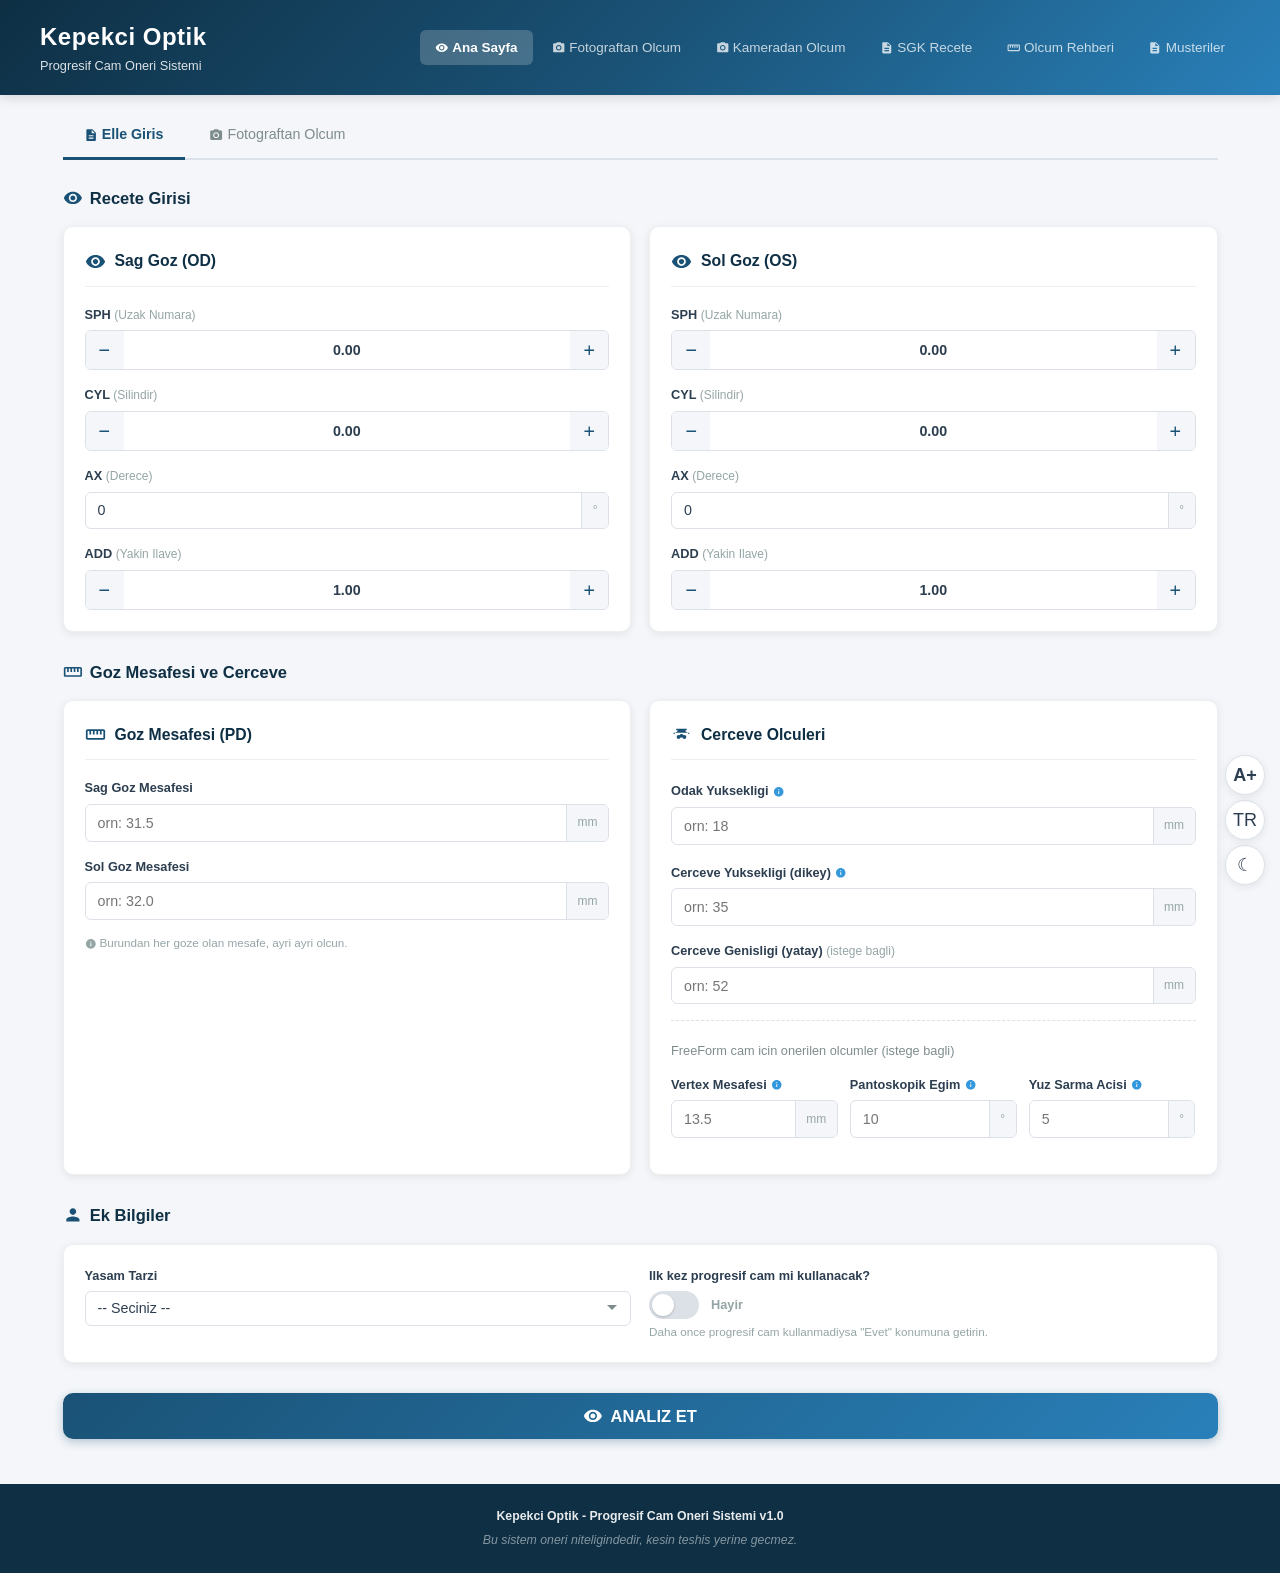
==== commit 70e9efae: "feat(ui): Faz 7.3 - tum sayfalara design-tokens + components.css + A+ font toggle Sayfalarda ZATEN c" ====
--- a/progresif-oneri/index.html
+++ b/progresif-oneri/index.html
@@ -8,6 +8,8 @@
     <meta name="apple-mobile-web-app-capable" content="yes">
     <meta name="apple-mobile-web-app-status-bar-style" content="black-translucent">
     <link rel="manifest" href="manifest.json">
+    <link rel="stylesheet" href="css/design-tokens.css">
+    <link rel="stylesheet" href="css/components.css">
     <title>Kepekci Optik - Progresif Cam Oneri Sistemi</title>
     <style>
         /* ============================================================
@@ -2881,6 +2883,11 @@
                 </div>
             </div>
 
+            <!-- ---- Siparis Durumu (Faz 2: 17 kritik kontrol) ---- -->
+            <div id="siparis-durum-section" style="display:none;">
+                <!-- Populated by JS: yesil (OK) veya kirmizi (SIPARIS PASIF) banner -->
+            </div>
+
             <!-- ---- Uyarilar ---- -->
             <div id="uyarilar-section" style="display:none;">
                 <h2 class="section-title">
@@ -2889,6 +2896,17 @@
                 </h2>
                 <div class="warnings" id="uyarilar-list">
                     <!-- Populated by JS -->
+                </div>
+            </div>
+
+            <!-- ---- Yorum Kartlari (Faz 4: Satis-hazir Turkce anlati) ---- -->
+            <div id="yorum-section" style="display:none;">
+                <h2 class="section-title" style="margin-top:1.5rem;">
+                    <span class="icon"><svg><use href="#icon-info"/></svg></span>
+                    Onerilen Camlar - Detayli Degerlendirme
+                </h2>
+                <div id="yorum-list">
+                    <!-- Populated by JS (renderYorumHTML) -->
                 </div>
             </div>
 
@@ -3297,9 +3315,11 @@
     <script src="js/musteri-ui.js"></script>
 
     <!-- Tema toggle butonu -->
-    <button type="button" class="tema-toggle" id="btn-tema-toggle" title="Karanlik/Aydinlik Mod">&#9790;</button>
+    <button type="button" class="tema-toggle" id="btn-tema-toggle" title="Karanlik/Aydinlik Mod" aria-label="Karanlik/Aydinlik mod degistir" aria-pressed="false">&#9790;</button>
     <!-- Dil toggle butonu -->
-    <button type="button" class="tema-toggle" id="btn-dil-toggle" title="Dil Degistir / Change Language" style="bottom:4rem;">TR</button>
+    <button type="button" class="tema-toggle" id="btn-dil-toggle" title="Dil Degistir / Change Language" aria-label="Dili degistir" style="bottom:4rem;">TR</button>
+    <!-- A+ Font toggle butonu (Faz 7.3) -->
+    <button type="button" class="tema-toggle" id="btn-font-toggle" title="Buyuk yazi tipi (A+)" aria-label="Buyuk yazi tipi degistir" aria-pressed="false" style="bottom:7rem; font-weight:700;">A+</button>
 
     <script>
     // Service Worker kaydi (PWA / offline destek)
@@ -3327,17 +3347,46 @@
       if (kayitliTema === "dark") {
         document.documentElement.setAttribute("data-theme", "dark");
         btn.innerHTML = "&#9788;";
+        btn.setAttribute("aria-pressed", "true");
       }
       btn.addEventListener("click", function() {
         var simdikiTema = document.documentElement.getAttribute("data-theme");
         if (simdikiTema === "dark") {
           document.documentElement.removeAttribute("data-theme");
           this.innerHTML = "&#9790;";
+          this.setAttribute("aria-pressed", "false");
           localStorage.setItem("kepekci_tema", "light");
         } else {
           document.documentElement.setAttribute("data-theme", "dark");
           this.innerHTML = "&#9788;";
+          this.setAttribute("aria-pressed", "true");
           localStorage.setItem("kepekci_tema", "dark");
+        }
+      });
+    })();
+
+    // A+ Buyuk font toggle (Faz 7.3)
+    (function() {
+      var btn = document.getElementById("btn-font-toggle");
+      if (!btn) return;
+      var kayitliFont = localStorage.getItem("kepekci_font");
+      if (kayitliFont === "large") {
+        document.documentElement.setAttribute("data-font", "large");
+        btn.textContent = "A";
+        btn.setAttribute("aria-pressed", "true");
+      }
+      btn.addEventListener("click", function() {
+        var simdi = document.documentElement.getAttribute("data-font");
+        if (simdi === "large") {
+          document.documentElement.removeAttribute("data-font");
+          this.textContent = "A+";
+          this.setAttribute("aria-pressed", "false");
+          localStorage.setItem("kepekci_font", "normal");
+        } else {
+          document.documentElement.setAttribute("data-font", "large");
+          this.textContent = "A";
+          this.setAttribute("aria-pressed", "true");
+          localStorage.setItem("kepekci_font", "large");
         }
       });
     })();
--- a/progresif-oneri/css/design-tokens.css
+++ b/progresif-oneri/css/design-tokens.css
@@ -0,0 +1,268 @@
+/* ============================================================
+   Kepekci Optik - Progresif Cam Oneri Sistemi
+   Faz 7.1 - Design Tokens (Tablet-first, Dark Mode, A+ Font)
+   ============================================================
+   Bu dosya mevcut style.css'i GENISLETIR, degistirmez.
+   Yeni tokenler: Turkce semantic alias, dark mode, A+ font,
+   dokunma hedefi, motion preferences.
+
+   Muzaffer Bey icin:
+     - Dark mode:    <html data-theme="dark">
+     - A+ buyuk font: <html data-font="large">
+     - Her ikisi beraber: <html data-theme="dark" data-font="large">
+   ============================================================ */
+
+/* -------------------------------------------------------
+   1. Modern Typography (Inter + Plus Jakarta Sans)
+   PWA offline de calismali - local fallback zincir guclu tut
+   ------------------------------------------------------- */
+@import url('https://fonts.googleapis.com/css2?family=Inter:wght@400;500;600;700&family=Plus+Jakarta+Sans:wght@500;600;700;800&display=swap');
+
+/* -------------------------------------------------------
+   2. Yeni Tokenler (Light Mode + Turkce Alias)
+   ------------------------------------------------------- */
+:root {
+  /* Turkce semantic renk alias'lari (plan: yesil/mavi/sari/kirmizi) */
+  --renk-mukemmel:    var(--color-success);        /* Yesil - ideal cozum */
+  --renk-mukemmel-bg: var(--color-success-bg);
+  --renk-iyi:         var(--color-primary);        /* Mavi - kabul edilebilir */
+  --renk-iyi-bg:      var(--color-primary-bg);
+  --renk-uyar:        var(--color-warning);        /* Sari - dikkat */
+  --renk-uyar-bg:     var(--color-warning-bg);
+  --renk-engel:       var(--color-critical);       /* Kirmizi - onlem */
+  --renk-engel-bg:    var(--color-critical-bg);
+
+  /* Dokunma hedefi (WCAG 2.5.5 Target Size AAA: 44px, plan: 48px) */
+  --dokunma-min:    48px;
+  --dokunma-rahat:  56px;
+  --dokunma-genis:  64px;
+
+  /* Modern font stack (offline fallback icin sistem fontu zincirli) */
+  --font-govde:  'Inter', -apple-system, BlinkMacSystemFont, 'Segoe UI',
+                 Roboto, 'Helvetica Neue', Arial, sans-serif;
+  --font-baslik: 'Plus Jakarta Sans', 'Inter', -apple-system,
+                 BlinkMacSystemFont, 'Segoe UI', Roboto, sans-serif;
+
+  /* Tablet-first spacing (48px grid'e oturur) */
+  --bosluk-xs: 4px;
+  --bosluk-sm: 8px;
+  --bosluk-md: 16px;
+  --bosluk-lg: 24px;
+  --bosluk-xl: 32px;
+  --bosluk-2xl: 48px;
+  --bosluk-3xl: 64px;
+
+  /* Step indicator (5-step flow) */
+  --step-aktif-bg:    var(--color-primary);
+  --step-tamam-bg:    var(--color-success);
+  --step-bekle-bg:    var(--color-gray-200);
+  --step-aktif-text:  var(--color-white);
+  --step-tamam-text:  var(--color-white);
+  --step-bekle-text:  var(--color-text-muted);
+
+  /* Yuzey katmanlari (komponent kutuphanesi icin) */
+  --yuzey-bg:         var(--color-white);
+  --yuzey-ikincil:    var(--color-off-white);
+  --yuzey-ucuncul:    var(--color-light-gray);
+  --yuzey-sinir:      var(--border-color);
+  --yuzey-govde:      var(--color-text);
+  --yuzey-govde-soluk:var(--color-text-muted);
+
+  /* Durum vurgularasi (form validation, toast vb.) */
+  --durum-basari-sol:   var(--color-success);
+  --durum-basari-bg:    var(--color-success-bg);
+  --durum-hata-sol:     var(--color-critical);
+  --durum-hata-bg:      var(--color-critical-bg);
+  --durum-uyari-sol:    var(--color-warning);
+  --durum-uyari-bg:     var(--color-warning-bg);
+  --durum-bilgi-sol:    var(--color-primary);
+  --durum-bilgi-bg:     var(--color-primary-bg);
+
+  /* Focus ring (erisilebilirlik) */
+  --focus-ring:       0 0 0 3px rgba(59, 130, 246, 0.4);
+  --focus-ring-basari:0 0 0 3px rgba(34, 197, 94, 0.4);
+  --focus-ring-hata:  0 0 0 3px rgba(239, 68, 68, 0.4);
+}
+
+/* -------------------------------------------------------
+   3. Dark Mode (data-theme="dark")
+   Muzaffer Bey gece magazada kullanacak - goz yormamali
+   ------------------------------------------------------- */
+:root[data-theme="dark"] {
+  /* Yuzey katmanlari */
+  --yuzey-bg:         #0f172a;
+  --yuzey-ikincil:    #1e293b;
+  --yuzey-ucuncul:    #334155;
+  --yuzey-sinir:      #334155;
+  --yuzey-govde:      #f1f5f9;
+  --yuzey-govde-soluk:#94a3b8;
+
+  /* Ana tokenler override */
+  --color-text:       #f1f5f9;
+  --color-text-muted: #94a3b8;
+  --color-text-light: #64748b;
+  --color-white:      #0f172a;
+  --color-off-white:  #1e293b;
+  --color-light-gray: #334155;
+  --border-color:     #334155;
+
+  /* Renkler dark'ta biraz soluklastirildi - parlak kirmizi goz yakar */
+  --color-primary:       #60a5fa;
+  --color-primary-dark:  #3b82f6;
+  --color-primary-light: #93c5fd;
+  --color-primary-bg:    #1e3a5f;
+  --color-success:       #4ade80;
+  --color-success-dark:  #22c55e;
+  --color-success-bg:    #14532d;
+  --color-warning:       #facc15;
+  --color-warning-dark:  #eab308;
+  --color-warning-bg:    #422006;
+  --color-danger:        #fb923c;
+  --color-danger-dark:   #f97316;
+  --color-danger-bg:     #431407;
+  --color-critical:      #f87171;
+  --color-critical-dark: #ef4444;
+  --color-critical-bg:   #450a0a;
+
+  /* Step indicator */
+  --step-bekle-bg:    #334155;
+  --step-bekle-text:  #94a3b8;
+
+  /* Focus ring dark'ta daha parlak */
+  --focus-ring:       0 0 0 3px rgba(96, 165, 250, 0.55);
+
+  /* Golgeler dark'ta daha guclu */
+  --shadow-card:       0 2px 8px rgba(0, 0, 0, 0.4), 0 0 1px rgba(0, 0, 0, 0.6);
+  --shadow-card-hover: 0 8px 24px rgba(0, 0, 0, 0.55), 0 0 1px rgba(0, 0, 0, 0.6);
+  --shadow-sm:         0 1px 3px rgba(0, 0, 0, 0.35);
+  --shadow-md:         0 4px 6px -1px rgba(0, 0, 0, 0.45);
+  --shadow-lg:         0 10px 15px -3px rgba(0, 0, 0, 0.55);
+  --shadow-xl:         0 20px 25px -5px rgba(0, 0, 0, 0.65);
+
+  /* Background */
+  color-scheme: dark;
+}
+
+/* Dark mode body arkaplani */
+:root[data-theme="dark"] body {
+  background-color: var(--yuzey-ikincil);
+  color: var(--yuzey-govde);
+}
+
+/* -------------------------------------------------------
+   4. A+ Buyuk Font Modu (data-font="large")
+   Yasli musteriler, gorme sorunlu musteriler icin
+   ------------------------------------------------------- */
+:root[data-font="large"] {
+  --font-size-xs:   0.875rem;    /* 14px (12 yerine) */
+  --font-size-sm:   1rem;        /* 16px (13 yerine) */
+  --font-size-base: 1.125rem;    /* 18px (15 yerine) */
+  --font-size-md:   1.25rem;     /* 20px (16 yerine) */
+  --font-size-lg:   1.375rem;    /* 22px (18 yerine) */
+  --font-size-xl:   1.5rem;      /* 24px (20 yerine) */
+  --font-size-2xl:  1.875rem;    /* 30px (24 yerine) */
+  --font-size-3xl:  2.25rem;     /* 36px (30 yerine) */
+  --font-size-4xl:  2.75rem;     /* 44px (36 yerine) */
+
+  /* Dokunma hedefi buyur */
+  --dokunma-min:    56px;
+  --dokunma-rahat:  64px;
+  --dokunma-genis:  72px;
+
+  /* Satir aralik artar */
+  --line-height: 1.7;
+}
+
+/* A+ dark kombinasyonu */
+:root[data-theme="dark"][data-font="large"] {
+  /* Butun alttaki kurallar birlesir */
+}
+
+/* -------------------------------------------------------
+   5. Motion Preferences (prefers-reduced-motion)
+   Vestibuler bozukluk olan kullanicilar icin
+   ------------------------------------------------------- */
+@media (prefers-reduced-motion: reduce) {
+  :root {
+    --transition-fast:   0ms;
+    --transition-base:   0ms;
+    --transition-slow:   0ms;
+    --transition-spring: 0ms;
+  }
+
+  *,
+  *::before,
+  *::after {
+    animation-duration: 0.01ms !important;
+    animation-iteration-count: 1 !important;
+    transition-duration: 0.01ms !important;
+    scroll-behavior: auto !important;
+  }
+}
+
+/* -------------------------------------------------------
+   6. Tablet-first viewport helpers
+   1024x768 (landscape), 1366x1024, 768x1024 (portrait)
+   ------------------------------------------------------- */
+:root {
+  --tablet-min:  768px;
+  --tablet-max:  1366px;
+  --desktop-min: 1367px;
+  --mobile-max:  767px;
+}
+
+/* -------------------------------------------------------
+   7. Komponent token'lari (7.2'de kullanilacak)
+   ------------------------------------------------------- */
+:root {
+  /* Buton */
+  --btn-padding-y:    var(--bosluk-md);
+  --btn-padding-x:    var(--bosluk-lg);
+  --btn-radius:       var(--radius-md);
+  --btn-font-weight:  var(--font-weight-semibold);
+  --btn-min-height:   var(--dokunma-min);
+
+  /* Kart */
+  --kart-padding:     var(--bosluk-lg);
+  --kart-radius:      var(--radius-lg);
+  --kart-bg:          var(--yuzey-bg);
+  --kart-sinir:       1px solid var(--yuzey-sinir);
+  --kart-golge:       var(--shadow-card);
+
+  /* Form */
+  --input-padding-y:  var(--bosluk-md);
+  --input-padding-x:  var(--bosluk-md);
+  --input-radius:     var(--radius-md);
+  --input-min-height: var(--dokunma-min);
+  --input-bg:         var(--yuzey-bg);
+  --input-sinir:      1px solid var(--yuzey-sinir);
+  --input-font-size:  var(--font-size-md);
+
+  /* Modal */
+  --modal-bg:         var(--yuzey-bg);
+  --modal-radius:     var(--radius-xl);
+  --modal-padding:    var(--bosluk-xl);
+  --modal-overlay:    rgba(15, 23, 42, 0.5);
+  --modal-max-w:      560px;
+
+  /* Toast */
+  --toast-radius:     var(--radius-lg);
+  --toast-padding:    var(--bosluk-md) var(--bosluk-lg);
+  --toast-min-w:      320px;
+  --toast-max-w:      480px;
+
+  /* Stepper */
+  --step-size:        var(--dokunma-min);
+  --step-gap:         var(--bosluk-lg);
+  --step-font-size:   var(--font-size-md);
+
+  /* Tab */
+  --tab-padding-y:    var(--bosluk-md);
+  --tab-padding-x:    var(--bosluk-lg);
+  --tab-min-height:   var(--dokunma-min);
+  --tab-aktif-border: 3px solid var(--color-primary);
+}
+
+:root[data-theme="dark"] {
+  --modal-overlay: rgba(0, 0, 0, 0.7);
+}
--- a/progresif-oneri/css/components.css
+++ b/progresif-oneri/css/components.css
@@ -0,0 +1,854 @@
+/* ============================================================
+   Kepekci Optik - Faz 7.2 Komponent Kutuphanesi
+   ============================================================
+   Tum classlar `kp-` prefix ile (Kepekci Progresif) — mevcut
+   style.css ile CAKISMAZ. design-tokens.css'e dayanir.
+
+   Komponentler:
+     1. Buton (kp-btn)
+     2. Kart (kp-kart)
+     3. Stepper (kp-stepper)
+     4. Modal (kp-modal)
+     5. Form (kp-form-*, kp-input, kp-label)
+     6. Toast (kp-toast)
+     7. Tab (kp-tab)
+     8. Accordion (kp-accordion)
+     9. Rozet (kp-rozet)
+    10. Bos durum (kp-bos)
+   ============================================================ */
+
+/* -------------------------------------------------------
+   0. BASE (komponentlerin dayandigi govde)
+   ------------------------------------------------------- */
+.kp-body,
+[class*="kp-"] {
+  font-family: var(--font-govde);
+}
+
+.kp-baslik,
+.kp-h1, .kp-h2, .kp-h3, .kp-h4 {
+  font-family: var(--font-baslik);
+  font-weight: var(--font-weight-bold);
+  line-height: 1.25;
+  color: var(--yuzey-govde);
+  letter-spacing: -0.01em;
+}
+.kp-h1 { font-size: var(--font-size-4xl); }
+.kp-h2 { font-size: var(--font-size-3xl); }
+.kp-h3 { font-size: var(--font-size-2xl); }
+.kp-h4 { font-size: var(--font-size-xl); }
+
+.kp-p {
+  font-size: var(--font-size-md);
+  color: var(--yuzey-govde);
+  line-height: var(--line-height);
+}
+.kp-p-soluk { color: var(--yuzey-govde-soluk); }
+
+/* -------------------------------------------------------
+   1. BUTON (kp-btn)
+   ------------------------------------------------------- */
+.kp-btn {
+  display: inline-flex;
+  align-items: center;
+  justify-content: center;
+  gap: var(--bosluk-sm);
+  min-height: var(--btn-min-height);
+  padding: var(--btn-padding-y) var(--btn-padding-x);
+  border: 2px solid transparent;
+  border-radius: var(--btn-radius);
+  background: var(--color-primary);
+  color: var(--color-white);
+  font-family: var(--font-govde);
+  font-size: var(--font-size-md);
+  font-weight: var(--btn-font-weight);
+  line-height: 1;
+  text-align: center;
+  text-decoration: none;
+  cursor: pointer;
+  user-select: none;
+  transition: transform var(--transition-fast),
+              box-shadow var(--transition-fast),
+              background var(--transition-fast);
+  -webkit-tap-highlight-color: transparent;
+}
+
+.kp-btn:hover:not(:disabled) {
+  background: var(--color-primary-dark);
+  transform: translateY(-1px);
+  box-shadow: var(--shadow-md);
+}
+
+.kp-btn:active:not(:disabled) {
+  transform: translateY(0);
+  box-shadow: var(--shadow-xs);
+}
+
+.kp-btn:focus-visible {
+  outline: none;
+  box-shadow: var(--focus-ring);
+}
+
+.kp-btn:disabled,
+.kp-btn[aria-disabled="true"] {
+  opacity: 0.5;
+  cursor: not-allowed;
+  transform: none;
+}
+
+/* Varyantlar */
+.kp-btn-ikincil {
+  background: var(--yuzey-ucuncul);
+  color: var(--yuzey-govde);
+}
+.kp-btn-ikincil:hover:not(:disabled) {
+  background: var(--color-gray-200);
+}
+
+.kp-btn-disline {
+  background: transparent;
+  border-color: var(--color-primary);
+  color: var(--color-primary);
+}
+.kp-btn-disline:hover:not(:disabled) {
+  background: var(--color-primary-bg);
+  color: var(--color-primary-dark);
+  transform: translateY(-1px);
+}
+
+.kp-btn-hayalet {
+  background: transparent;
+  color: var(--color-primary);
+  box-shadow: none;
+}
+.kp-btn-hayalet:hover:not(:disabled) {
+  background: var(--color-primary-bg);
+  box-shadow: none;
+}
+
+.kp-btn-basari { background: var(--renk-mukemmel); }
+.kp-btn-basari:hover:not(:disabled) { background: var(--color-success-dark); }
+
+.kp-btn-uyar { background: var(--renk-uyar); color: #1e293b; }
+.kp-btn-uyar:hover:not(:disabled) { background: var(--color-warning-dark); }
+
+.kp-btn-engel { background: var(--renk-engel); }
+.kp-btn-engel:hover:not(:disabled) { background: var(--color-critical-dark); }
+
+/* Boyutlar */
+.kp-btn-kucuk {
+  min-height: 40px;
+  padding: var(--bosluk-sm) var(--bosluk-md);
+  font-size: var(--font-size-sm);
+}
+.kp-btn-buyuk {
+  min-height: var(--dokunma-rahat);
+  padding: var(--bosluk-lg) var(--bosluk-xl);
+  font-size: var(--font-size-lg);
+}
+.kp-btn-dev {
+  min-height: var(--dokunma-genis);
+  padding: var(--bosluk-xl) var(--bosluk-2xl);
+  font-size: var(--font-size-xl);
+}
+
+.kp-btn-tamgenislik {
+  display: flex;
+  width: 100%;
+}
+
+/* Icon button */
+.kp-btn-ikon {
+  width: var(--dokunma-min);
+  padding: 0;
+  aspect-ratio: 1;
+}
+.kp-btn-ikon.kp-btn-buyuk { width: var(--dokunma-rahat); }
+
+/* Loading state */
+.kp-btn[data-yukleniyor="true"] {
+  pointer-events: none;
+  position: relative;
+  color: transparent;
+}
+.kp-btn[data-yukleniyor="true"]::after {
+  content: "";
+  position: absolute;
+  inset: 0;
+  margin: auto;
+  width: 20px;
+  height: 20px;
+  border: 2px solid currentColor;
+  border-top-color: transparent;
+  border-radius: 50%;
+  color: var(--color-white);
+  animation: kp-spin 700ms linear infinite;
+}
+
+@keyframes kp-spin {
+  to { transform: rotate(360deg); }
+}
+
+/* -------------------------------------------------------
+   2. KART (kp-kart)
+   ------------------------------------------------------- */
+.kp-kart {
+  background: var(--kart-bg);
+  border: var(--kart-sinir);
+  border-radius: var(--kart-radius);
+  padding: var(--kart-padding);
+  box-shadow: var(--kart-golge);
+  transition: transform var(--transition-base),
+              box-shadow var(--transition-base);
+}
+
+.kp-kart-tiklanabilir {
+  cursor: pointer;
+}
+.kp-kart-tiklanabilir:hover {
+  transform: translateY(-2px);
+  box-shadow: var(--shadow-card-hover);
+}
+.kp-kart-tiklanabilir:focus-visible {
+  outline: none;
+  box-shadow: var(--focus-ring);
+}
+
+.kp-kart-sol-vurgu {
+  border-left: 4px solid var(--color-primary);
+}
+.kp-kart-mukemmel { border-left-color: var(--renk-mukemmel); }
+.kp-kart-iyi      { border-left-color: var(--renk-iyi); }
+.kp-kart-uyar     { border-left-color: var(--renk-uyar); }
+.kp-kart-engel    { border-left-color: var(--renk-engel); }
+
+.kp-kart-baslik {
+  display: flex;
+  align-items: center;
+  justify-content: space-between;
+  gap: var(--bosluk-md);
+  margin-bottom: var(--bosluk-md);
+}
+.kp-kart-baslik h3,
+.kp-kart-baslik .kp-h3,
+.kp-kart-baslik .kp-h4 {
+  margin: 0;
+}
+
+.kp-kart-govde > * + * {
+  margin-top: var(--bosluk-md);
+}
+
+.kp-kart-altlik {
+  margin-top: var(--bosluk-lg);
+  padding-top: var(--bosluk-md);
+  border-top: 1px solid var(--yuzey-sinir);
+  display: flex;
+  gap: var(--bosluk-sm);
+  flex-wrap: wrap;
+}
+
+/* -------------------------------------------------------
+   3. STEPPER (kp-stepper) — 5-step flow
+   ------------------------------------------------------- */
+.kp-stepper {
+  display: flex;
+  align-items: center;
+  gap: var(--step-gap);
+  list-style: none;
+  padding: var(--bosluk-md) 0;
+  margin: 0;
+  overflow-x: auto;
+  -webkit-overflow-scrolling: touch;
+}
+
+.kp-step {
+  display: flex;
+  align-items: center;
+  gap: var(--bosluk-sm);
+  flex: 0 0 auto;
+}
+
+.kp-step-dugme {
+  display: inline-flex;
+  align-items: center;
+  justify-content: center;
+  width: var(--step-size);
+  height: var(--step-size);
+  border: 2px solid var(--step-bekle-bg);
+  border-radius: 50%;
+  background: var(--yuzey-bg);
+  color: var(--step-bekle-text);
+  font-family: var(--font-baslik);
+  font-weight: var(--font-weight-bold);
+  font-size: var(--step-font-size);
+  cursor: pointer;
+  transition: all var(--transition-base);
+  -webkit-tap-highlight-color: transparent;
+}
+
+.kp-step[data-durum="aktif"] .kp-step-dugme {
+  background: var(--step-aktif-bg);
+  border-color: var(--step-aktif-bg);
+  color: var(--step-aktif-text);
+  transform: scale(1.1);
+  box-shadow: var(--shadow-md);
+}
+
+.kp-step[data-durum="tamam"] .kp-step-dugme {
+  background: var(--step-tamam-bg);
+  border-color: var(--step-tamam-bg);
+  color: var(--step-tamam-text);
+}
+
+.kp-step[data-durum="tamam"] .kp-step-dugme::after {
+  content: "✓";
+}
+.kp-step[data-durum="tamam"] .kp-step-numara {
+  display: none;
+}
+
+.kp-step-etiket {
+  font-size: var(--font-size-sm);
+  font-weight: var(--font-weight-medium);
+  color: var(--yuzey-govde-soluk);
+  white-space: nowrap;
+}
+.kp-step[data-durum="aktif"] .kp-step-etiket {
+  color: var(--color-primary);
+  font-weight: var(--font-weight-semibold);
+}
+.kp-step[data-durum="tamam"] .kp-step-etiket {
+  color: var(--renk-mukemmel);
+}
+
+.kp-step-cizgi {
+  flex: 1 0 40px;
+  height: 2px;
+  background: var(--step-bekle-bg);
+  min-width: 40px;
+  transition: background var(--transition-base);
+}
+.kp-step-cizgi[data-tamam="true"] {
+  background: var(--step-tamam-bg);
+}
+
+.kp-step-dugme:focus-visible {
+  outline: none;
+  box-shadow: var(--focus-ring);
+}
+
+/* -------------------------------------------------------
+   4. MODAL (kp-modal) — erisilebilir dialog
+   ------------------------------------------------------- */
+.kp-modal-ortu {
+  position: fixed;
+  inset: 0;
+  background: var(--modal-overlay);
+  display: flex;
+  align-items: center;
+  justify-content: center;
+  padding: var(--bosluk-md);
+  z-index: var(--z-modal);
+  animation: kp-fade 200ms ease-out;
+}
+
+.kp-modal-ortu[hidden] {
+  display: none;
+}
+
+.kp-modal {
+  background: var(--modal-bg);
+  border-radius: var(--modal-radius);
+  padding: var(--modal-padding);
+  max-width: var(--modal-max-w);
+  width: 100%;
+  max-height: 90vh;
+  overflow-y: auto;
+  box-shadow: var(--shadow-2xl);
+  animation: kp-modal-giris 250ms cubic-bezier(0.34, 1.56, 0.64, 1);
+}
+
+.kp-modal-buyuk { max-width: 720px; }
+.kp-modal-dev  { max-width: 960px; }
+
+.kp-modal-baslik {
+  display: flex;
+  align-items: center;
+  justify-content: space-between;
+  gap: var(--bosluk-md);
+  margin-bottom: var(--bosluk-lg);
+}
+.kp-modal-baslik .kp-h3,
+.kp-modal-baslik h3 {
+  margin: 0;
+}
+
+.kp-modal-kapat {
+  background: transparent;
+  border: 0;
+  font-size: var(--font-size-2xl);
+  line-height: 1;
+  cursor: pointer;
+  color: var(--yuzey-govde-soluk);
+  min-width: var(--dokunma-min);
+  min-height: var(--dokunma-min);
+  display: inline-flex;
+  align-items: center;
+  justify-content: center;
+  border-radius: var(--radius-md);
+  transition: background var(--transition-fast);
+}
+.kp-modal-kapat:hover {
+  background: var(--yuzey-ucuncul);
+  color: var(--yuzey-govde);
+}
+.kp-modal-kapat:focus-visible {
+  outline: none;
+  box-shadow: var(--focus-ring);
+}
+
+.kp-modal-govde {
+  color: var(--yuzey-govde);
+  line-height: var(--line-height);
+}
+.kp-modal-govde > * + * {
+  margin-top: var(--bosluk-md);
+}
+
+.kp-modal-altlik {
+  margin-top: var(--bosluk-lg);
+  display: flex;
+  gap: var(--bosluk-sm);
+  justify-content: flex-end;
+  flex-wrap: wrap;
+}
+
+@keyframes kp-fade {
+  from { opacity: 0; }
+  to   { opacity: 1; }
+}
+@keyframes kp-modal-giris {
+  from { opacity: 0; transform: scale(0.94) translateY(8px); }
+  to   { opacity: 1; transform: scale(1)    translateY(0); }
+}
+
+/* -------------------------------------------------------
+   5. FORM (kp-form, kp-input, kp-label, kp-yardim, kp-hata)
+   ------------------------------------------------------- */
+.kp-alan {
+  display: flex;
+  flex-direction: column;
+  gap: var(--bosluk-sm);
+  margin-bottom: var(--bosluk-md);
+}
+
+.kp-label {
+  font-size: var(--font-size-sm);
+  font-weight: var(--font-weight-semibold);
+  color: var(--yuzey-govde);
+}
+
+.kp-label .kp-zorunlu {
+  color: var(--renk-engel);
+  margin-left: 4px;
+}
+
+.kp-input,
+.kp-textarea,
+.kp-select {
+  min-height: var(--input-min-height);
+  padding: var(--input-padding-y) var(--input-padding-x);
+  background: var(--input-bg);
+  border: var(--input-sinir);
+  border-radius: var(--input-radius);
+  font-family: var(--font-govde);
+  font-size: var(--input-font-size);
+  color: var(--yuzey-govde);
+  transition: border-color var(--transition-fast),
+              box-shadow var(--transition-fast);
+  width: 100%;
+}
+
+.kp-textarea {
+  min-height: 120px;
+  resize: vertical;
+  line-height: var(--line-height);
+}
+
+.kp-input:focus,
+.kp-textarea:focus,
+.kp-select:focus {
+  outline: none;
+  border-color: var(--color-primary);
+  box-shadow: var(--focus-ring);
+}
+
+.kp-input[aria-invalid="true"],
+.kp-textarea[aria-invalid="true"],
+.kp-select[aria-invalid="true"] {
+  border-color: var(--renk-engel);
+}
+.kp-input[aria-invalid="true"]:focus,
+.kp-textarea[aria-invalid="true"]:focus,
+.kp-select[aria-invalid="true"]:focus {
+  box-shadow: var(--focus-ring-hata);
+}
+
+.kp-input:disabled,
+.kp-textarea:disabled,
+.kp-select:disabled {
+  background: var(--yuzey-ucuncul);
+  cursor: not-allowed;
+  opacity: 0.7;
+}
+
+.kp-yardim {
+  font-size: var(--font-size-xs);
+  color: var(--yuzey-govde-soluk);
+}
+.kp-hata {
+  font-size: var(--font-size-xs);
+  color: var(--renk-engel);
+  font-weight: var(--font-weight-medium);
+}
+
+/* Onay kutusu / radyo */
+.kp-secim {
+  display: flex;
+  align-items: center;
+  gap: var(--bosluk-sm);
+  min-height: var(--dokunma-min);
+  padding: var(--bosluk-sm);
+  cursor: pointer;
+  user-select: none;
+  border-radius: var(--radius-md);
+  transition: background var(--transition-fast);
+}
+.kp-secim:hover {
+  background: var(--yuzey-ikincil);
+}
+.kp-secim input[type="checkbox"],
+.kp-secim input[type="radio"] {
+  width: 20px;
+  height: 20px;
+  margin: 0;
+  accent-color: var(--color-primary);
+  cursor: pointer;
+}
+
+/* -------------------------------------------------------
+   6. TOAST (kp-toast)
+   ------------------------------------------------------- */
+.kp-toast-alan {
+  position: fixed;
+  top: var(--bosluk-lg);
+  right: var(--bosluk-lg);
+  display: flex;
+  flex-direction: column;
+  gap: var(--bosluk-sm);
+  z-index: var(--z-toast);
+  pointer-events: none;
+  max-width: var(--toast-max-w);
+}
+
+.kp-toast {
+  min-width: var(--toast-min-w);
+  padding: var(--toast-padding);
+  background: var(--yuzey-bg);
+  border-radius: var(--toast-radius);
+  box-shadow: var(--shadow-lg);
+  border-left: 4px solid var(--color-primary);
+  display: flex;
+  align-items: start;
+  gap: var(--bosluk-md);
+  pointer-events: auto;
+  animation: kp-toast-giris 250ms cubic-bezier(0.34, 1.56, 0.64, 1);
+  color: var(--yuzey-govde);
+}
+
+.kp-toast-basari { border-left-color: var(--renk-mukemmel); background: var(--renk-mukemmel-bg); }
+.kp-toast-hata   { border-left-color: var(--renk-engel);    background: var(--renk-engel-bg); }
+.kp-toast-uyar   { border-left-color: var(--renk-uyar);     background: var(--renk-uyar-bg); }
+.kp-toast-bilgi  { border-left-color: var(--renk-iyi);      background: var(--renk-iyi-bg); }
+
+.kp-toast-icerik {
+  flex: 1;
+}
+.kp-toast-baslik {
+  font-weight: var(--font-weight-semibold);
+  margin-bottom: 2px;
+}
+.kp-toast-mesaj {
+  font-size: var(--font-size-sm);
+  color: var(--yuzey-govde);
+}
+
+.kp-toast-kapat {
+  background: transparent;
+  border: 0;
+  font-size: var(--font-size-lg);
+  color: var(--yuzey-govde-soluk);
+  cursor: pointer;
+  padding: 0;
+  line-height: 1;
+  min-width: 32px;
+  min-height: 32px;
+  border-radius: var(--radius-sm);
+}
+.kp-toast-kapat:hover {
+  color: var(--yuzey-govde);
+  background: rgba(0, 0, 0, 0.04);
+}
+
+.kp-toast.kp-toast-cikis {
+  animation: kp-toast-cikis 200ms ease-in forwards;
+}
+
+@keyframes kp-toast-giris {
+  from { opacity: 0; transform: translateX(100%); }
+  to   { opacity: 1; transform: translateX(0); }
+}
+@keyframes kp-toast-cikis {
+  to { opacity: 0; transform: translateX(100%); }
+}
+
+/* -------------------------------------------------------
+   7. TAB (kp-tab)
+   ------------------------------------------------------- */
+.kp-tab-liste {
+  display: flex;
+  gap: var(--bosluk-xs);
+  border-bottom: 2px solid var(--yuzey-sinir);
+  overflow-x: auto;
+  -webkit-overflow-scrolling: touch;
+  list-style: none;
+  padding: 0;
+  margin: 0 0 var(--bosluk-lg);
+}
+
+.kp-tab {
+  padding: var(--tab-padding-y) var(--tab-padding-x);
+  min-height: var(--tab-min-height);
+  border: 0;
+  background: transparent;
+  color: var(--yuzey-govde-soluk);
+  font-family: var(--font-govde);
+  font-size: var(--font-size-md);
+  font-weight: var(--font-weight-medium);
+  cursor: pointer;
+  border-bottom: 3px solid transparent;
+  margin-bottom: -2px;
+  transition: all var(--transition-fast);
+  white-space: nowrap;
+  -webkit-tap-highlight-color: transparent;
+}
+
+.kp-tab:hover {
+  color: var(--yuzey-govde);
+}
+
+.kp-tab[aria-selected="true"] {
+  color: var(--color-primary);
+  border-bottom-color: var(--color-primary);
+  font-weight: var(--font-weight-semibold);
+}
+
+.kp-tab:focus-visible {
+  outline: none;
+  box-shadow: var(--focus-ring);
+  border-radius: var(--radius-sm) var(--radius-sm) 0 0;
+}
+
+.kp-tab-panel[hidden] {
+  display: none;
+}
+
+/* -------------------------------------------------------
+   8. ACCORDION (kp-accordion)
+   ------------------------------------------------------- */
+.kp-accordion {
+  border: 1px solid var(--yuzey-sinir);
+  border-radius: var(--radius-lg);
+  background: var(--yuzey-bg);
+  overflow: hidden;
+}
+
+.kp-accordion-oge + .kp-accordion-oge {
+  border-top: 1px solid var(--yuzey-sinir);
+}
+
+.kp-accordion-baslik {
+  width: 100%;
+  min-height: var(--dokunma-min);
+  padding: var(--bosluk-md) var(--bosluk-lg);
+  background: transparent;
+  border: 0;
+  display: flex;
+  align-items: center;
+  justify-content: space-between;
+  gap: var(--bosluk-md);
+  font-family: var(--font-baslik);
+  font-size: var(--font-size-md);
+  font-weight: var(--font-weight-semibold);
+  color: var(--yuzey-govde);
+  cursor: pointer;
+  text-align: left;
+  transition: background var(--transition-fast);
+}
+
+.kp-accordion-baslik:hover {
+  background: var(--yuzey-ikincil);
+}
+.kp-accordion-baslik:focus-visible {
+  outline: none;
+  box-shadow: inset var(--focus-ring);
+}
+
+.kp-accordion-ok {
+  display: inline-block;
+  transition: transform var(--transition-base);
+  color: var(--yuzey-govde-soluk);
+}
+.kp-accordion-baslik[aria-expanded="true"] .kp-accordion-ok {
+  transform: rotate(180deg);
+}
+
+.kp-accordion-icerik {
+  padding: 0 var(--bosluk-lg) var(--bosluk-md);
+  color: var(--yuzey-govde);
+  line-height: var(--line-height);
+}
+.kp-accordion-icerik[hidden] {
+  display: none;
+}
+
+/* -------------------------------------------------------
+   9. ROZET / BADGE (kp-rozet)
+   ------------------------------------------------------- */
+.kp-rozet {
+  display: inline-flex;
+  align-items: center;
+  gap: 4px;
+  padding: 4px 10px;
+  border-radius: var(--radius-full);
+  font-size: var(--font-size-xs);
+  font-weight: var(--font-weight-semibold);
+  background: var(--yuzey-ucuncul);
+  color: var(--yuzey-govde);
+  line-height: 1.3;
+}
+
+.kp-rozet-mukemmel { background: var(--renk-mukemmel-bg); color: var(--color-success-dark); }
+.kp-rozet-iyi      { background: var(--renk-iyi-bg);      color: var(--color-primary-dark); }
+.kp-rozet-uyar     { background: var(--renk-uyar-bg);     color: var(--color-warning-dark); }
+.kp-rozet-engel    { background: var(--renk-engel-bg);    color: var(--color-critical-dark); }
+
+/* -------------------------------------------------------
+  10. BOS DURUM (kp-bos)
+   ------------------------------------------------------- */
+.kp-bos {
+  text-align: center;
+  padding: var(--bosluk-2xl);
+  color: var(--yuzey-govde-soluk);
+}
+.kp-bos-ikon {
+  font-size: 3rem;
+  margin-bottom: var(--bosluk-md);
+  opacity: 0.5;
+}
+.kp-bos-baslik {
+  font-family: var(--font-baslik);
+  font-size: var(--font-size-lg);
+  font-weight: var(--font-weight-semibold);
+  color: var(--yuzey-govde);
+  margin-bottom: var(--bosluk-sm);
+}
+
+/* -------------------------------------------------------
+  11. YARDIMCILAR (yardimci siniflar)
+   ------------------------------------------------------- */
+.kp-gorsel-gizli {
+  position: absolute;
+  width: 1px;
+  height: 1px;
+  padding: 0;
+  margin: -1px;
+  overflow: hidden;
+  clip: rect(0, 0, 0, 0);
+  white-space: nowrap;
+  border: 0;
+}
+
+.kp-flex        { display: flex; }
+.kp-flex-col    { flex-direction: column; }
+.kp-flex-merkez { align-items: center; justify-content: center; }
+.kp-flex-ara    { justify-content: space-between; }
+.kp-bosluk-xs   { gap: var(--bosluk-xs); }
+.kp-bosluk-sm   { gap: var(--bosluk-sm); }
+.kp-bosluk-md   { gap: var(--bosluk-md); }
+.kp-bosluk-lg   { gap: var(--bosluk-lg); }
+
+.kp-grid             { display: grid; }
+.kp-grid-2           { grid-template-columns: repeat(2, 1fr); gap: var(--bosluk-md); }
+.kp-grid-3           { grid-template-columns: repeat(3, 1fr); gap: var(--bosluk-md); }
+.kp-grid-4           { grid-template-columns: repeat(4, 1fr); gap: var(--bosluk-md); }
+.kp-grid-oto         { grid-template-columns: repeat(auto-fit, minmax(240px, 1fr)); gap: var(--bosluk-md); }
+
+@media (max-width: 767px) {
+  .kp-grid-2,
+  .kp-grid-3,
+  .kp-grid-4 { grid-template-columns: 1fr; }
+}
+
+@media (min-width: 768px) and (max-width: 1023px) {
+  .kp-grid-3,
+  .kp-grid-4 { grid-template-columns: repeat(2, 1fr); }
+}
+
+.kp-metin-merkez { text-align: center; }
+.kp-metin-sag    { text-align: right; }
+.kp-metin-sol    { text-align: left; }
+
+.kp-mt-sm { margin-top: var(--bosluk-sm); }
+.kp-mt-md { margin-top: var(--bosluk-md); }
+.kp-mt-lg { margin-top: var(--bosluk-lg); }
+.kp-mt-xl { margin-top: var(--bosluk-xl); }
+.kp-mb-sm { margin-bottom: var(--bosluk-sm); }
+.kp-mb-md { margin-bottom: var(--bosluk-md); }
+.kp-mb-lg { margin-bottom: var(--bosluk-lg); }
+.kp-mb-xl { margin-bottom: var(--bosluk-xl); }
+
+.kp-p-md  { padding: var(--bosluk-md); }
+.kp-p-lg  { padding: var(--bosluk-lg); }
+.kp-p-xl  { padding: var(--bosluk-xl); }
+
+/* -------------------------------------------------------
+  12. TEMA DEGISTIRICI (theme toggle widget)
+   ------------------------------------------------------- */
+.kp-tema-toggle {
+  display: inline-flex;
+  align-items: center;
+  gap: var(--bosluk-sm);
+}
+.kp-tema-toggle button {
+  min-width: var(--dokunma-min);
+  min-height: var(--dokunma-min);
+  padding: var(--bosluk-sm) var(--bosluk-md);
+  background: var(--yuzey-bg);
+  border: 1px solid var(--yuzey-sinir);
+  border-radius: var(--radius-md);
+  color: var(--yuzey-govde);
+  cursor: pointer;
+  font-size: var(--font-size-md);
+  transition: all var(--transition-fast);
+}
+.kp-tema-toggle button[aria-pressed="true"] {
+  background: var(--color-primary);
+  color: var(--color-white);
+  border-color: var(--color-primary);
+}
+.kp-tema-toggle button:focus-visible {
+  outline: none;
+  box-shadow: var(--focus-ring);
+}
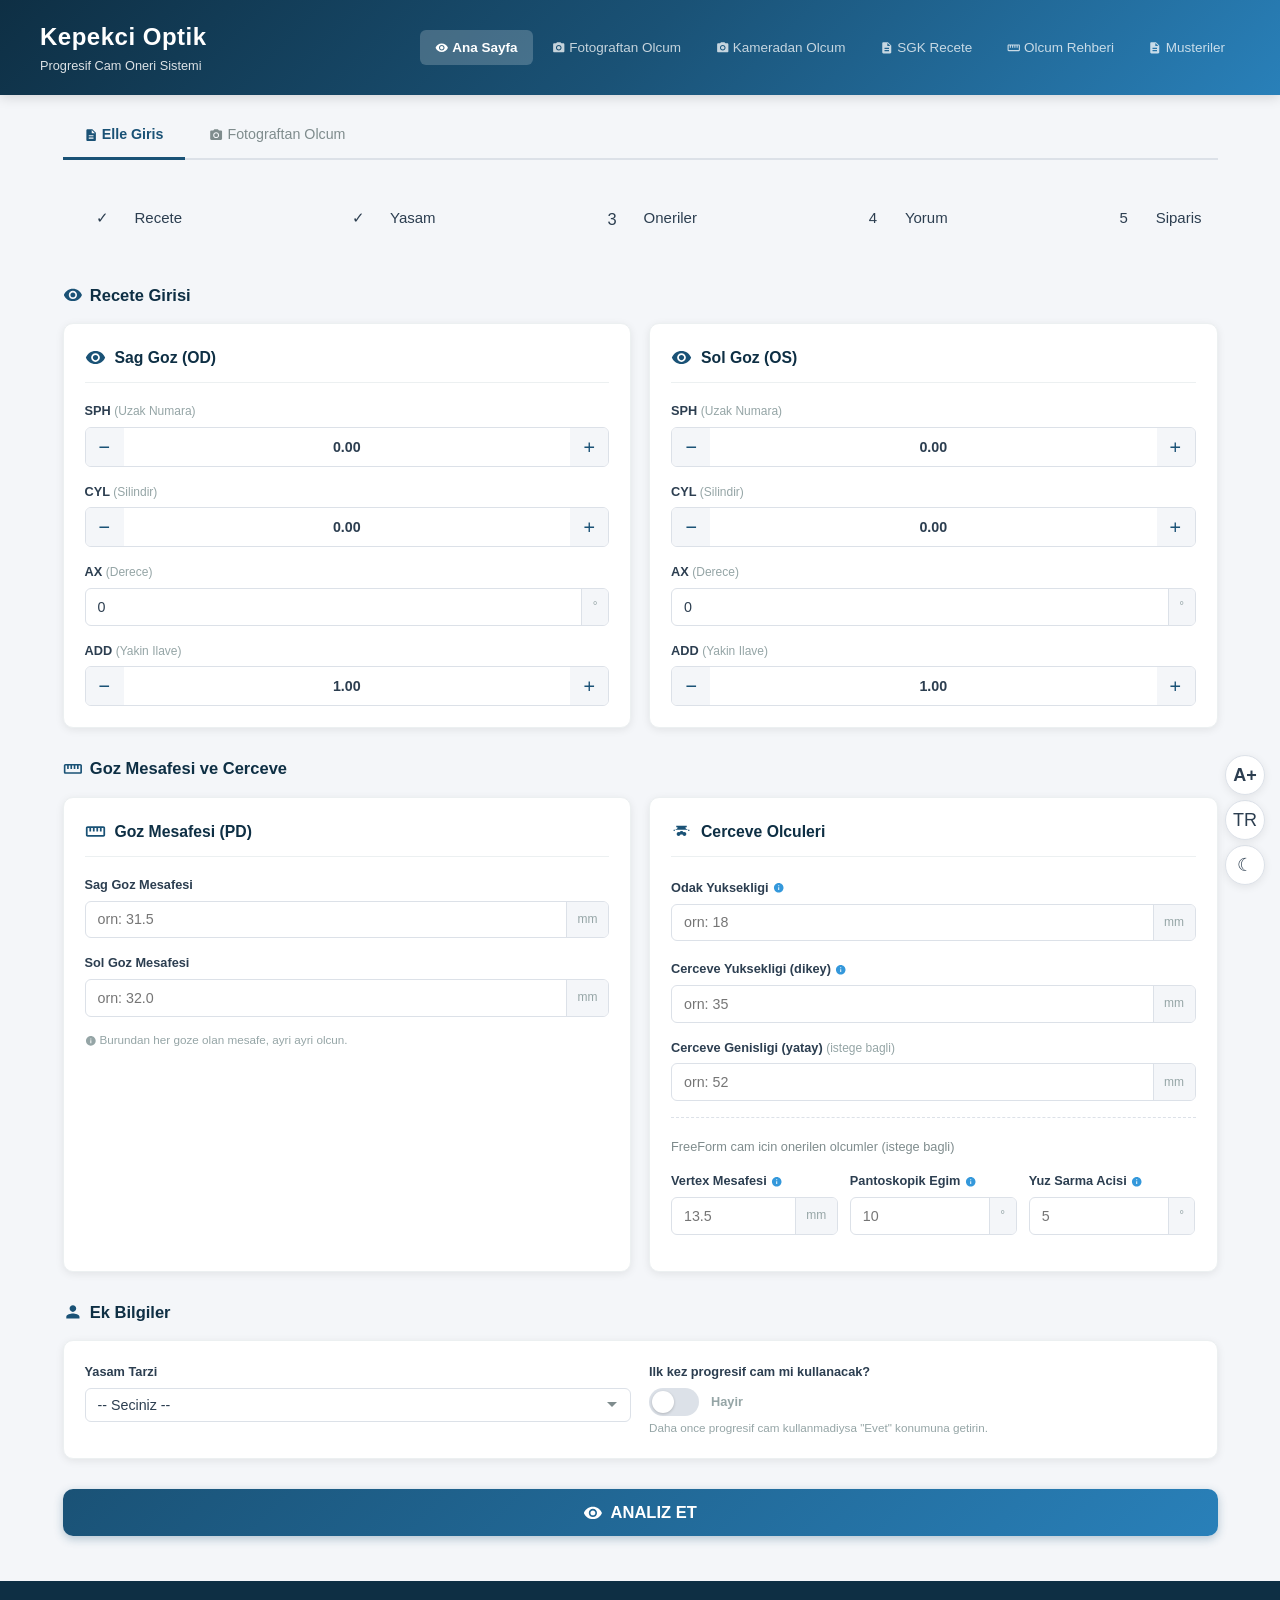
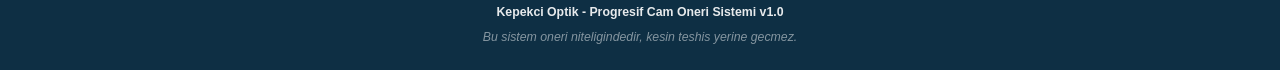
==== commit 121ca755: "feat(ui): Faz 7.5 - 5-step flow stepper (recete.html + index.html) recete.html: - Ust kisima kp-step" ====
--- a/progresif-oneri/index.html
+++ b/progresif-oneri/index.html
@@ -2440,6 +2440,37 @@
          ============================================================ -->
     <main class="main">
 
+        <!-- Faz 7.5: 5-Step Flow Indicator -->
+        <nav aria-label="Siparis akisi" style="margin-bottom:24px; padding: 0 16px;">
+          <ol class="kp-stepper" id="akis-stepper" role="list">
+            <li class="kp-step" data-durum="tamam">
+              <button class="kp-step-dugme" type="button" aria-label="1. adim: Recete"><span class="kp-step-numara">1</span></button>
+              <span class="kp-step-etiket">Recete</span>
+            </li>
+            <span class="kp-step-cizgi" data-tamam="true"></span>
+            <li class="kp-step" data-durum="tamam">
+              <button class="kp-step-dugme" type="button" aria-label="2. adim: Yasam tarzi"><span class="kp-step-numara">2</span></button>
+              <span class="kp-step-etiket">Yasam</span>
+            </li>
+            <span class="kp-step-cizgi" data-tamam="true"></span>
+            <li class="kp-step" data-durum="aktif">
+              <button class="kp-step-dugme" type="button" aria-current="step" aria-label="3. adim: Oneriler"><span class="kp-step-numara">3</span></button>
+              <span class="kp-step-etiket">Oneriler</span>
+            </li>
+            <span class="kp-step-cizgi"></span>
+            <li class="kp-step" data-durum="bekle">
+              <button class="kp-step-dugme" type="button" aria-label="4. adim: Yorum"><span class="kp-step-numara">4</span></button>
+              <span class="kp-step-etiket">Yorum</span>
+            </li>
+            <span class="kp-step-cizgi"></span>
+            <li class="kp-step" data-durum="bekle">
+              <button class="kp-step-dugme" type="button" aria-label="5. adim: Siparis"><span class="kp-step-numara">5</span></button>
+              <span class="kp-step-etiket">Siparis</span>
+            </li>
+          </ol>
+          <div class="kp-gorsel-gizli" id="akis-stepper-anons" role="status" aria-live="polite"></div>
+        </nav>
+
         <!-- ========== FORM SECTION ========== -->
         <section id="form-section">
 
@@ -3390,6 +3421,90 @@
         }
       });
     })();
+
+    // Faz 7.5: Stepper state yonetimi (URL param + event wrapping)
+    (function() {
+      'use strict';
+      var stepler = document.querySelectorAll('#akis-stepper .kp-step');
+      var cizgiler = document.querySelectorAll('#akis-stepper .kp-step-cizgi');
+      var anons = document.getElementById('akis-stepper-anons');
+      if (!stepler.length) return;
+
+      function adimaGit(adim) {
+        stepler.forEach(function(step, i) {
+          var no = i + 1;
+          var btn = step.querySelector('.kp-step-dugme');
+          if (no < adim) {
+            step.dataset.durum = 'tamam';
+            if (btn) btn.removeAttribute('aria-current');
+          } else if (no === adim) {
+            step.dataset.durum = 'aktif';
+            if (btn) btn.setAttribute('aria-current', 'step');
+          } else {
+            step.dataset.durum = 'bekle';
+            if (btn) btn.removeAttribute('aria-current');
+          }
+        });
+        cizgiler.forEach(function(c, i) {
+          if (i + 1 < adim) c.setAttribute('data-tamam', 'true');
+          else c.removeAttribute('data-tamam');
+        });
+        var etiketler = ['Recete', 'Yasam tarzi', 'Oneriler', 'Yorum', 'Siparis'];
+        if (anons && etiketler[adim-1]) {
+          anons.textContent = (adim) + '. adim: ' + etiketler[adim-1];
+        }
+      }
+      window.akisAdimaGit = adimaGit;
+
+      // URL'den recete param'i geldiyse step 3 baslangic
+      var urlParams = new URLSearchParams(window.location.search);
+      if (urlParams.has('od_sph') || urlParams.has('os_sph')) {
+        adimaGit(3);
+      }
+
+      // gosterYorumlar cagrildiginda step 4 aktif
+      if (typeof window.gosterYorumlar === 'function') {
+        var _origYorum = window.gosterYorumlar;
+        window.gosterYorumlar = function(yorumlar) {
+          var sonuc = _origYorum.apply(this, arguments);
+          if (yorumlar && yorumlar.length > 0) adimaGit(4);
+          return sonuc;
+        };
+      }
+
+      // gosterSiparisDurumu cagrildiginda step 5 aktif
+      if (typeof window.gosterSiparisDurumu === 'function') {
+        var _origSiparis = window.gosterSiparisDurumu;
+        window.gosterSiparisDurumu = function(sonuc) {
+          var out = _origSiparis.apply(this, arguments);
+          adimaGit(5);
+          return out;
+        };
+      }
+
+      // Stepler tiklanabilir — daha onceki adima scroll
+      stepler.forEach(function(step, i) {
+        var btn = step.querySelector('.kp-step-dugme');
+        if (!btn) return;
+        btn.addEventListener('click', function() {
+          var no = i + 1;
+          var hedefId;
+          if (no === 3) hedefId = 'siparis-durum-section';
+          else if (no === 4) hedefId = 'yorum-section';
+          else if (no === 5) hedefId = 'siparis-durum-section';
+          if (hedefId) {
+            var hedef = document.getElementById(hedefId);
+            if (hedef && hedef.style.display !== 'none' && hedef.scrollIntoView) {
+              hedef.scrollIntoView({ behavior: 'smooth', block: 'start' });
+            }
+          }
+          if (no <= 2) {
+            // Recete sayfasina donus
+            window.location.href = 'recete.html';
+          }
+        });
+      });
+    })();
     </script>
 </body>
 </html>
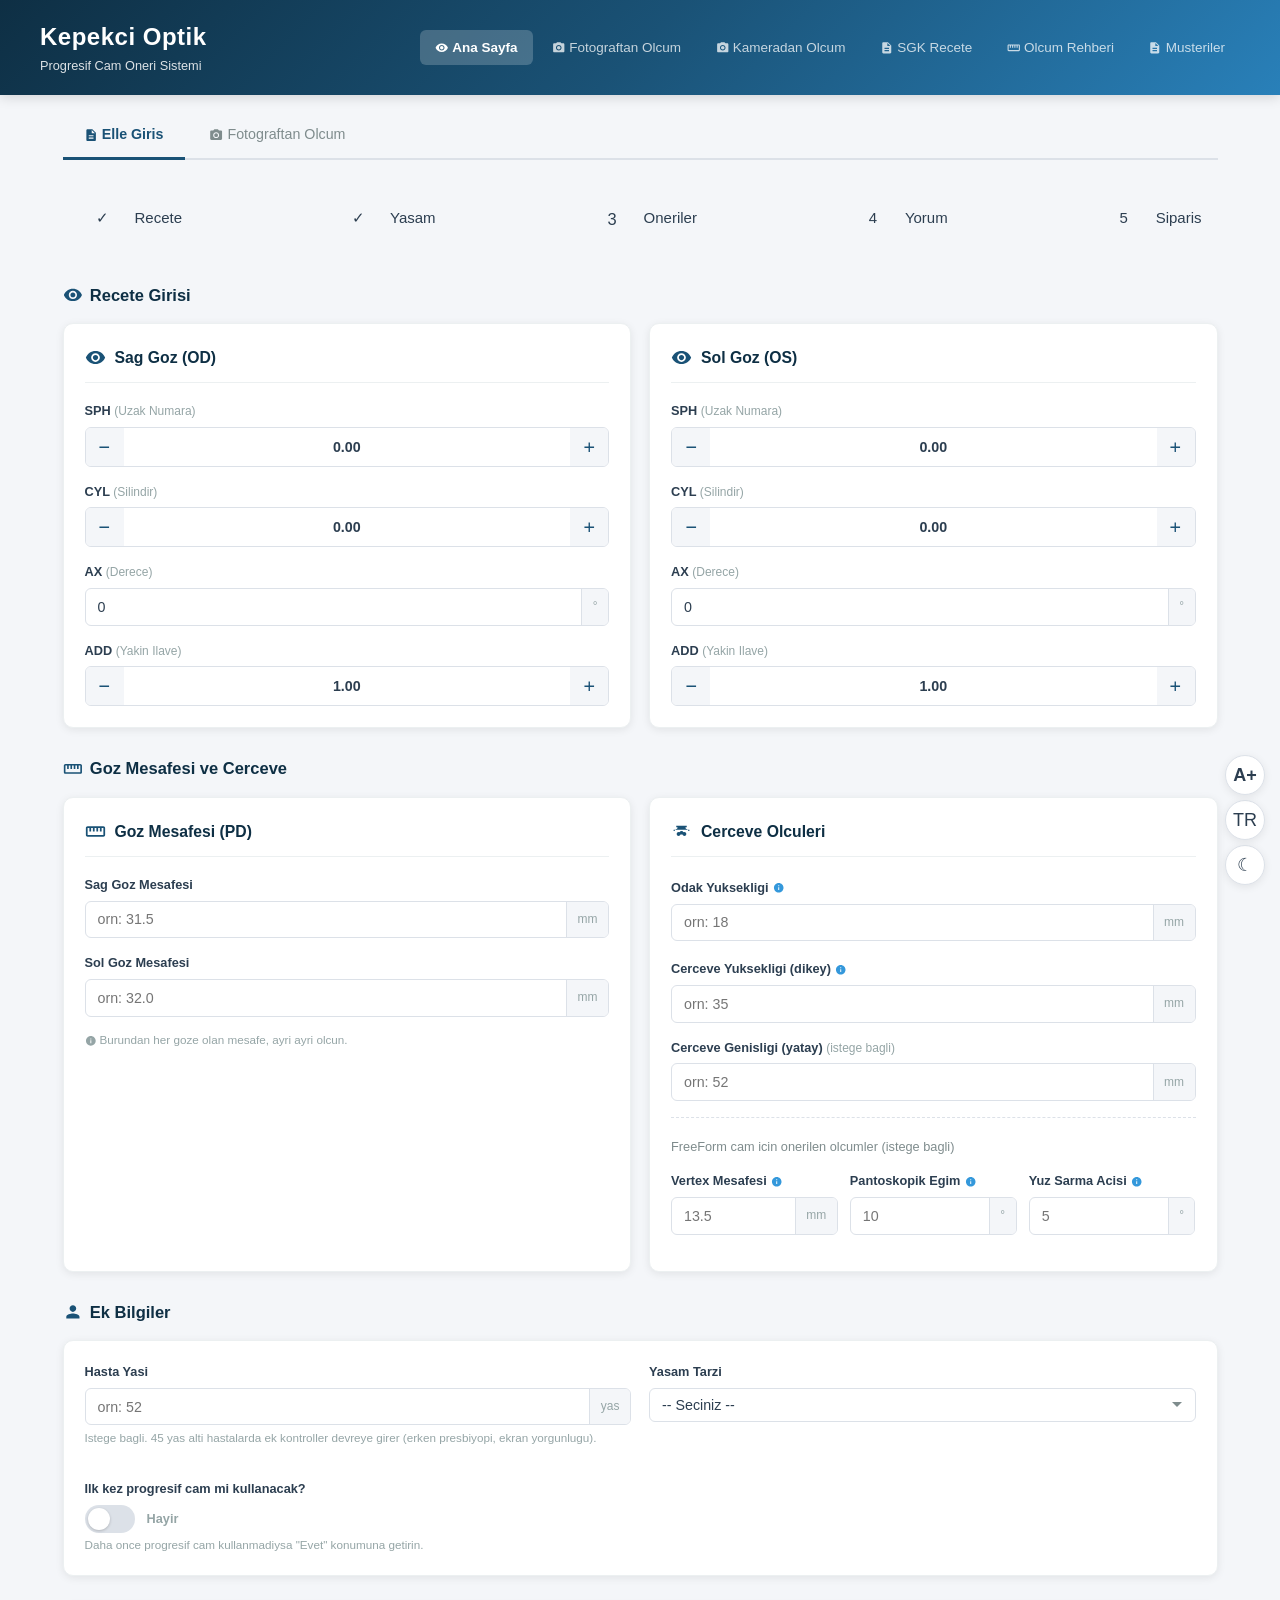
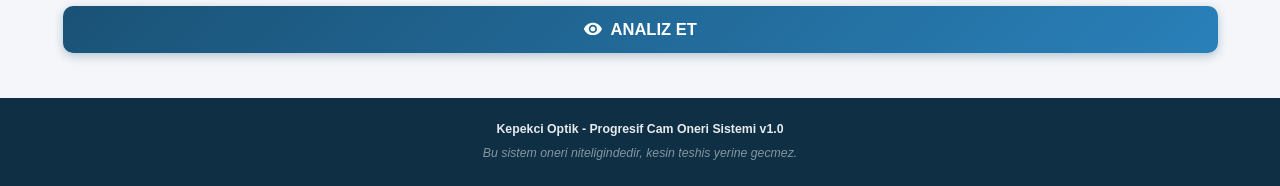
==== commit d6322f7d: "feat(motor): hasta yasi alani eklendi + Olculmedi yazim duzeltmesi HASTA YASI: app.js formDegeriOku(" ====
--- a/progresif-oneri/index.html
+++ b/progresif-oneri/index.html
@@ -7,9 +7,16 @@
     <meta http-equiv="Content-Language" content="tr">
     <meta name="apple-mobile-web-app-capable" content="yes">
     <meta name="apple-mobile-web-app-status-bar-style" content="black-translucent">
+    <meta name="apple-mobile-web-app-title" content="Kepekci Optik">
+    <meta name="mobile-web-app-capable" content="yes">
+    <meta name="theme-color" content="#1a5276" media="(prefers-color-scheme: light)">
+    <meta name="theme-color" content="#0f172a" media="(prefers-color-scheme: dark)">
+    <meta name="format-detection" content="telephone=no">
     <link rel="manifest" href="manifest.json">
+    <link rel="apple-touch-icon" href="data:image/svg+xml,%3Csvg xmlns='http://www.w3.org/2000/svg' viewBox='0 0 100 100'%3E%3Crect width='100' height='100' rx='20' fill='%231a5276'/%3E%3Ctext x='50' y='65' font-size='40' text-anchor='middle' fill='white' font-family='sans-serif' font-weight='bold'%3EKO%3C/text%3E%3C/svg%3E">
     <link rel="stylesheet" href="css/design-tokens.css">
     <link rel="stylesheet" href="css/components.css">
+    <script src="js/hata-izle.js"></script>
     <title>Kepekci Optik - Progresif Cam Oneri Sistemi</title>
     <style>
         /* ============================================================
@@ -2731,6 +2738,15 @@
             <div class="card">
                 <div class="grid-2">
                     <div class="form-group">
+                        <label class="form-label" for="hasta_yasi">Hasta Yasi</label>
+                        <div class="form-input--with-unit">
+                            <input type="number" id="hasta_yasi" name="hasta_yasi" step="1" min="1" max="120" inputmode="numeric" placeholder="orn: 52">
+                            <span class="input-unit">yas</span>
+                        </div>
+                        <p class="form-help">Istege bagli. 45 yas alti hastalarda ek kontroller devreye girer (erken presbiyopi, ekran yorgunlugu).</p>
+                    </div>
+
+                    <div class="form-group">
                         <label class="form-label" for="yasam_tarzi">Yasam Tarzi</label>
                         <select class="form-select" id="yasam_tarzi" name="yasam_tarzi">
                             <option value="">-- Seciniz --</option>
